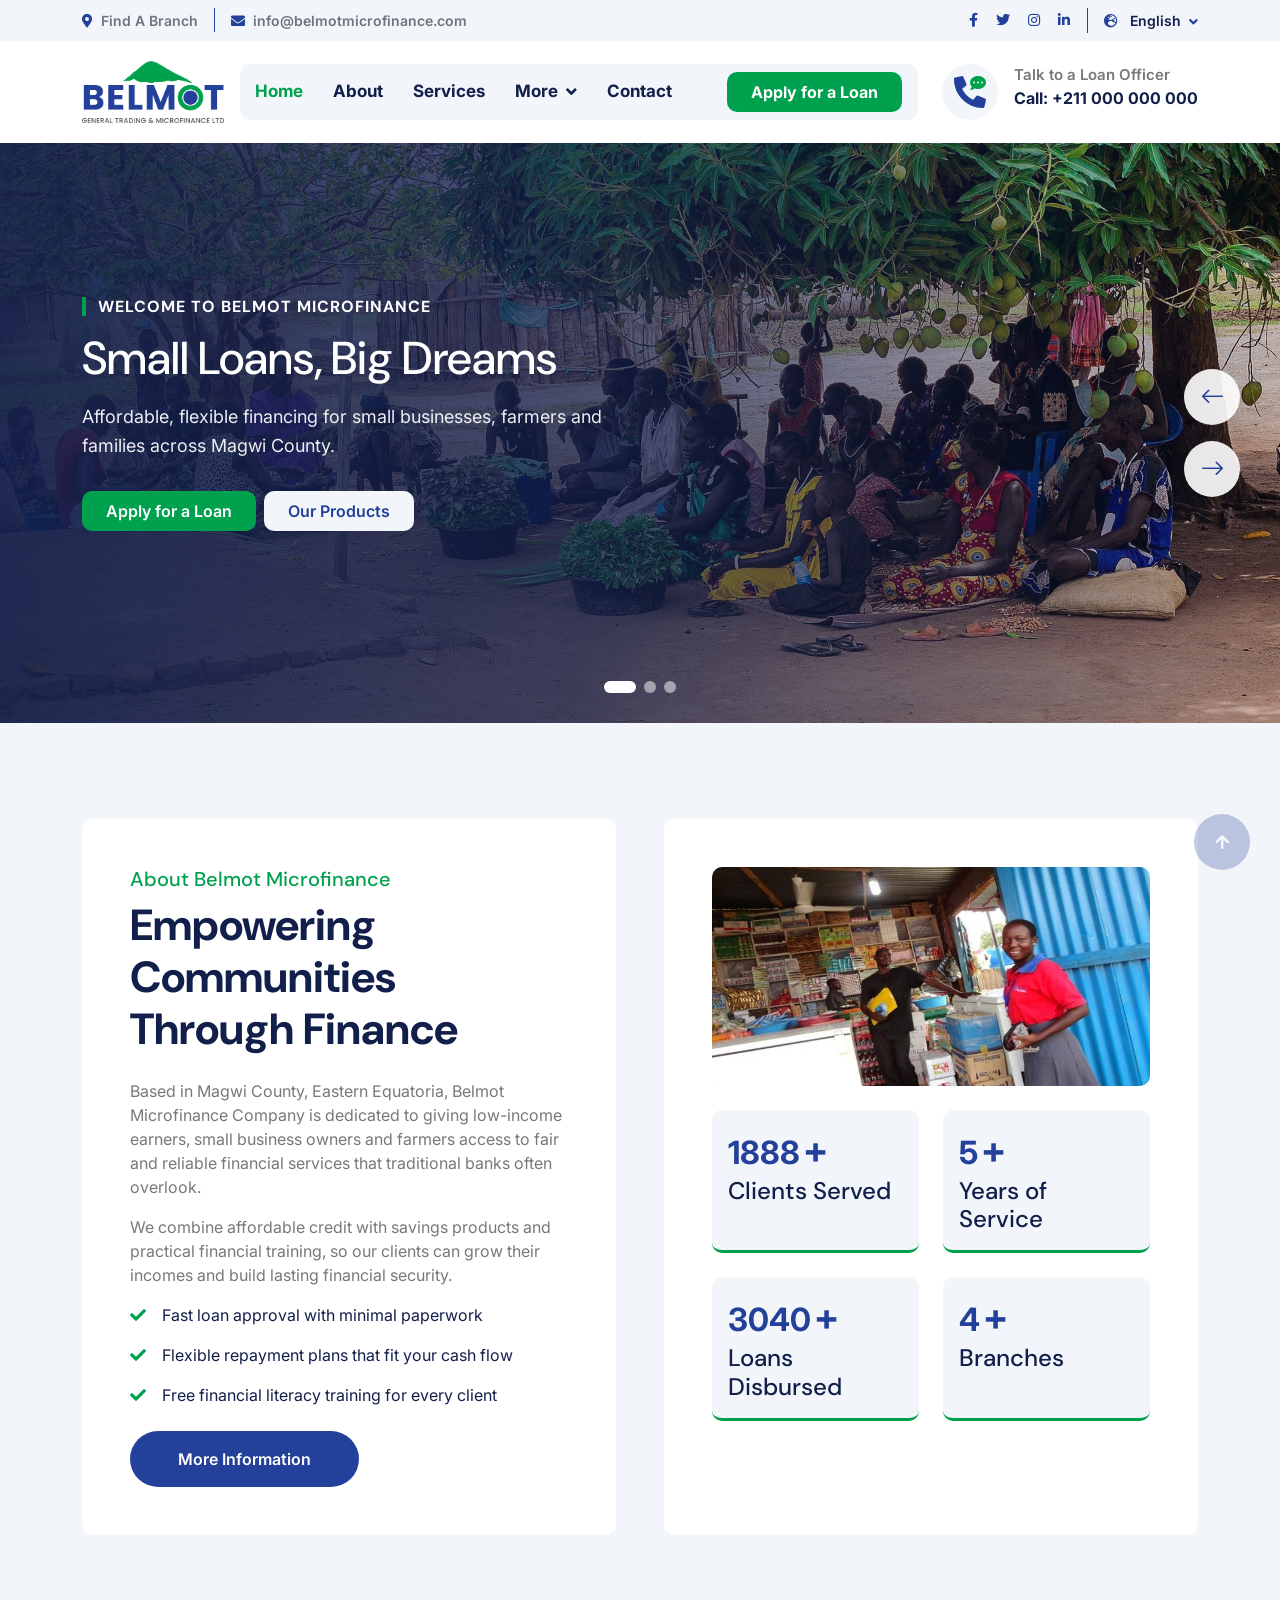
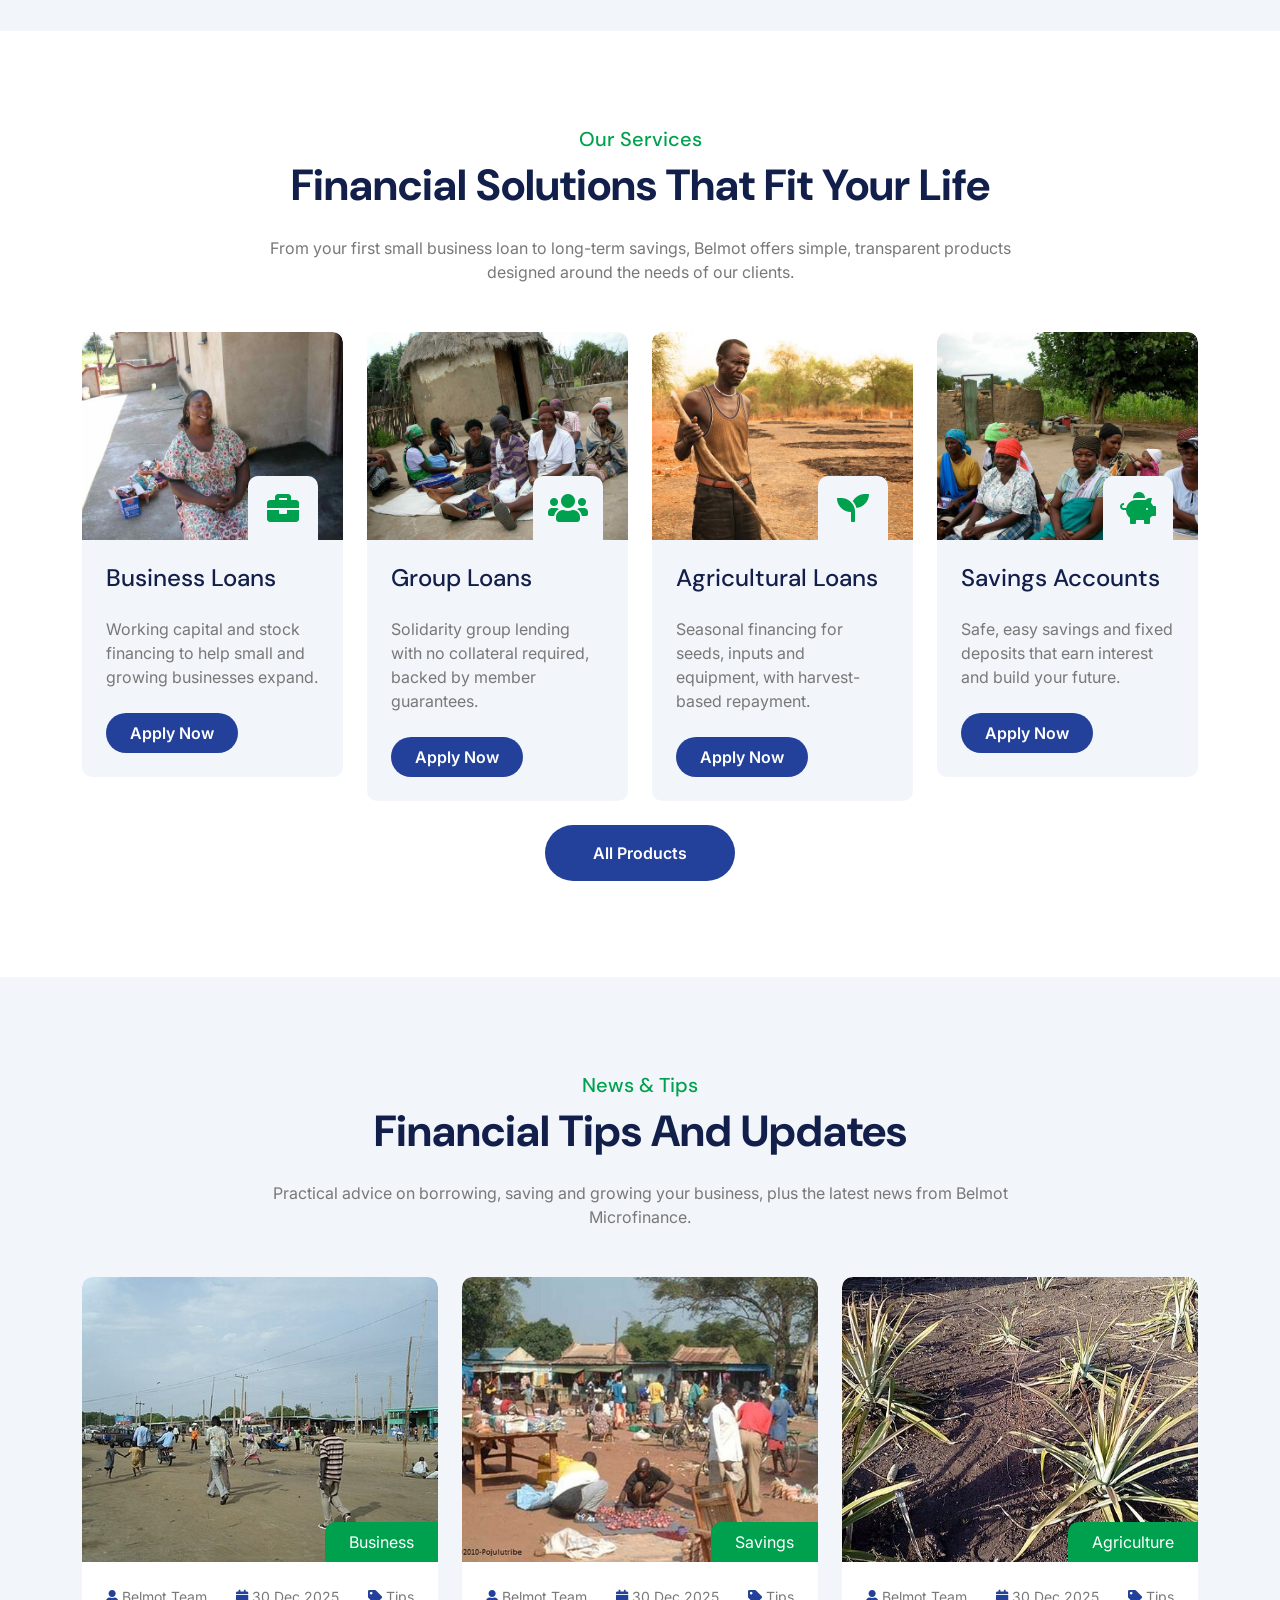
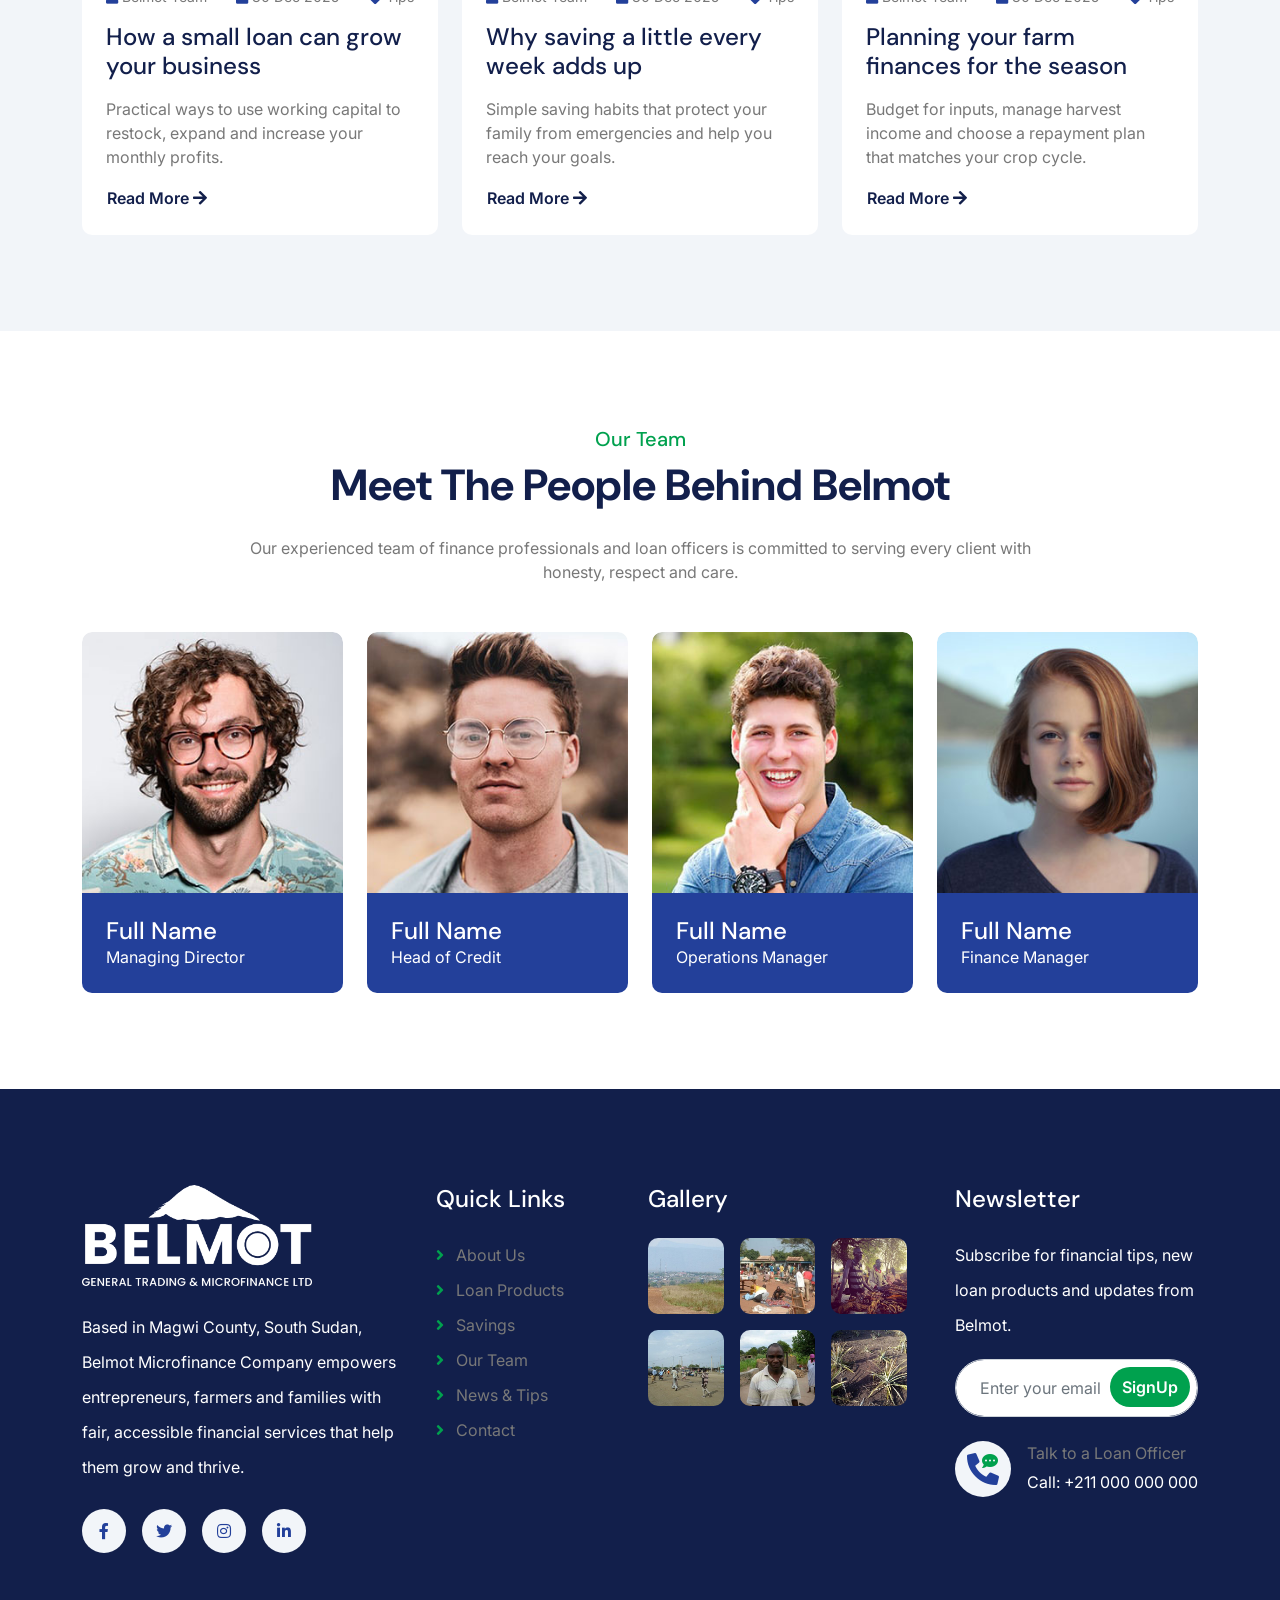
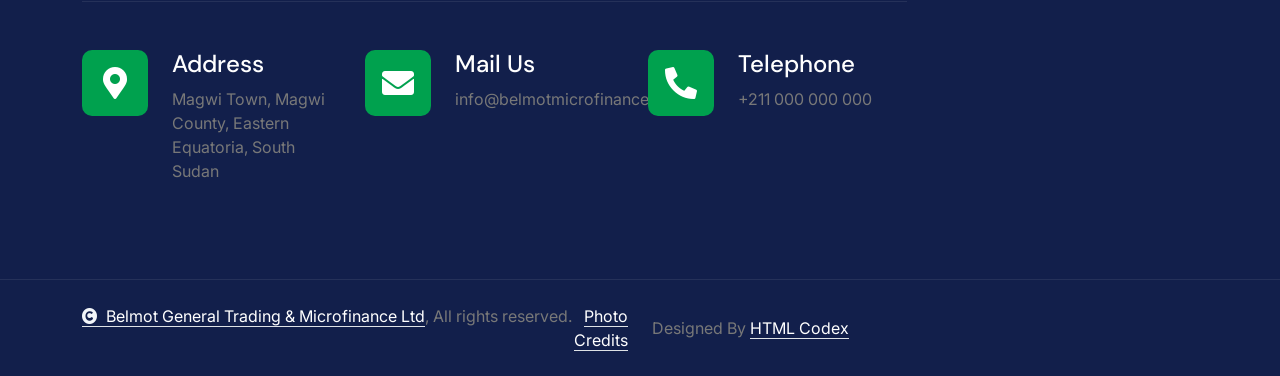
==== index.html @ 74e60f1a "Belmot Microfinance website Website for Belmot General Trading & Microfinance Ltd, Magwi County, Sou" ====
<!DOCTYPE html>
<html lang="en">

    <head>
        <meta charset="utf-8">
        <title>Belmot Microfinance Company - Home</title>
        <meta content="width=device-width, initial-scale=1.0" name="viewport">
        <link rel="icon" type="image/png" href="img/favicon.png">
        <link rel="apple-touch-icon" href="img/apple-touch-icon.png">
        <meta content="microfinance, Magwi County, South Sudan, Eastern Equatoria, small business loans, group loans, savings, agricultural loans, Belmot" name="keywords">
        <meta content="Belmot Microfinance Company provides affordable loans, savings and financial education to small businesses, farmers and families in Magwi County, South Sudan." name="description">

        <!-- Google Web Fonts -->
        <link rel="preconnect" href="https://fonts.googleapis.com">
        <link rel="preconnect" href="https://fonts.gstatic.com" crossorigin>
        <link href="https://fonts.googleapis.com/css2?family=DM+Sans:ital,opsz,wght@0,9..40,100..1000;1,9..40,100..1000&family=Inter:slnt,wght@-10..0,100..900&display=swap" rel="stylesheet">

        <!-- Icon Font Stylesheet -->
        <link rel="stylesheet" href="https://use.fontawesome.com/releases/v5.15.4/css/all.css"/>
        <link href="https://cdn.jsdelivr.net/npm/bootstrap-icons@1.4.1/font/bootstrap-icons.css" rel="stylesheet">

        <!-- Libraries Stylesheet -->
        <link rel="stylesheet" href="lib/animate/animate.min.css"/>
        <link href="lib/lightbox/css/lightbox.min.css" rel="stylesheet">
        <link href="lib/owlcarousel/assets/owl.carousel.min.css" rel="stylesheet">


        <!-- Customized Bootstrap Stylesheet -->
        <link href="css/bootstrap.min.css" rel="stylesheet">

        <!-- Template Stylesheet -->
        <link href="css/style.css" rel="stylesheet">
    </head>

    <body>

        <!-- Spinner Start -->
        <div id="spinner" class="show bg-white position-fixed translate-middle w-100 vh-100 top-50 start-50 d-flex align-items-center justify-content-center">
            <div class="spinner-border text-primary" style="width: 3rem; height: 3rem;" role="status">
                <span class="sr-only">Loading...</span>
            </div>
        </div>
        <!-- Spinner End -->

        <!-- Topbar Start -->
        <div class="container-fluid topbar px-0 px-lg-4 bg-light py-2 d-none d-lg-block">
            <div class="container">
                <div class="row gx-0 align-items-center">
                    <div class="col-lg-8 text-center text-lg-start mb-lg-0">
                        <div class="d-flex flex-wrap">
                            <div class="border-end border-primary pe-3">
                                <a href="contact.html" class="text-muted small"><i class="fas fa-map-marker-alt text-primary me-2"></i>Find A Branch</a>
                            </div>
                            <div class="ps-3">
                                <a href="mailto:info@belmotmicrofinance.com" class="text-muted small"><i class="fas fa-envelope text-primary me-2"></i>info@belmotmicrofinance.com</a>
                            </div>
                        </div>
                    </div>
                    <div class="col-lg-4 text-center text-lg-end">
                        <div class="d-flex justify-content-end">
                            <div class="d-flex border-end border-primary pe-3">
                                <a class="btn p-0 text-primary me-3" href="#"><i class="fab fa-facebook-f"></i></a>
                                <a class="btn p-0 text-primary me-3" href="#"><i class="fab fa-twitter"></i></a>
                                <a class="btn p-0 text-primary me-3" href="#"><i class="fab fa-instagram"></i></a>
                                <a class="btn p-0 text-primary me-0" href="#"><i class="fab fa-linkedin-in"></i></a>
                            </div>
                            <div class="dropdown ms-3">
                                <a href="#" class="dropdown-toggle text-dark" data-bs-toggle="dropdown"><small><i class="fas fa-globe-europe text-primary me-2"></i> English</small></a>
                                <div class="dropdown-menu rounded">
                                    <a href="#" class="dropdown-item">English</a>
                                    <a href="#" class="dropdown-item">Arabic</a>
                                </div>
                            </div>
                        </div>
                    </div>
                </div>
            </div>
        </div>
        <!-- Topbar End -->

        <!-- Navbar & Hero Start -->
        <div class="container-fluid nav-bar px-0 px-lg-4 py-lg-0">
            <div class="container">
                <nav class="navbar navbar-expand-lg navbar-light"> 
                    <a href="index.html" class="navbar-brand p-0">
                        <img src="img/logo.png" class="site-logo" alt="Belmot General Trading &amp; Microfinance Ltd">
                    </a>
                    <button class="navbar-toggler" type="button" data-bs-toggle="collapse" data-bs-target="#navbarCollapse">
                        <span class="fa fa-bars"></span>
                    </button>
                    <div class="collapse navbar-collapse" id="navbarCollapse">
                        <div class="navbar-nav mx-0 mx-lg-auto">
                            <a href="index.html" class="nav-item nav-link active">Home</a>
                            <a href="about.html" class="nav-item nav-link">About</a>
                            <a href="service.html" class="nav-item nav-link">Services</a>
                            <div class="nav-item dropdown">
                                <a href="#" class="nav-link" data-bs-toggle="dropdown">
                                    <span class="dropdown-toggle">More</span>
                                </a>
                                <div class="dropdown-menu">
                                    <a href="blog.html" class="dropdown-item">News &amp; Tips</a>
                                    <a href="team.html" class="dropdown-item">Our Team</a>
                                </div>
                            </div>
                            <a href="contact.html" class="nav-item nav-link">Contact</a>
                            <div class="nav-btn px-3">
                                <a href="contact.html" class="btn btn-secondary py-2 px-4 ms-3 flex-shrink-0"> Apply for a Loan</a>
                            </div>
                        </div>
                    </div>
                    <div class="d-none d-xl-flex flex-shrink-0 ps-4">
                        <a href="tel:+211000000000" class="btn btn-light btn-lg-square rounded-circle position-relative wow tada" data-wow-delay=".9s">
                            <i class="fa fa-phone-alt fa-2x"></i>
                            <div class="position-absolute" style="top: 7px; right: 12px;">
                                <span><i class="fa fa-comment-dots text-secondary"></i></span>
                            </div>
                        </a>
                        <div class="d-flex flex-column ms-3">
                            <span>Talk to a Loan Officer</span>
                            <a href="tel:+211000000000"><span class="text-dark">Call: +211 000 000 000</span></a>
                        </div>
                    </div>
                </nav>
            </div>
        </div>
        <!-- Navbar & Hero End -->


        <!-- Carousel Start -->
        <div class="header-carousel owl-carousel">
            <div class="header-carousel-item" style="background-image: url(img/hero-1.jpg);">
                <div class="carousel-caption">
                    <div class="container">
                        <div class="row">
                            <div class="col-lg-7 col-xl-6 text-start hero-content animated fadeInUp">
                                <h4 class="text-white text-uppercase fw-bold hero-kicker">Welcome To Belmot Microfinance</h4>
                                <h1 class="text-white hero-title">Small Loans, Big Dreams</h1>
                                <p class="text-white hero-text">Affordable, flexible financing for small businesses, farmers and families across Magwi County.</p>
                                <div class="d-flex flex-wrap gap-2 hero-btns">
                                    <a class="btn btn-secondary py-2 px-4" href="contact.html">Apply for a Loan</a>
                                    <a class="btn btn-light py-2 px-4" href="service.html">Our Products</a>
                                </div>
                            </div>
                        </div>
                    </div>
                </div>
            </div>
            <div class="header-carousel-item" style="background-image: url(img/hero-2.jpg);">
                <div class="carousel-caption">
                    <div class="container">
                        <div class="row">
                            <div class="col-lg-7 col-xl-6 text-start hero-content animated fadeInUp">
                                <h4 class="text-white text-uppercase fw-bold hero-kicker">Save Today, Grow Tomorrow</h4>
                                <h1 class="text-white hero-title">Your Partner In Financial Growth</h1>
                                <p class="text-white hero-text">Secure savings, group lending and financial education designed to help our communities build a better future.</p>
                                <div class="d-flex flex-wrap gap-2 hero-btns">
                                    <a class="btn btn-secondary py-2 px-4" href="contact.html">Apply for a Loan</a>
                                    <a class="btn btn-light py-2 px-4" href="service.html">Our Products</a>
                                </div>
                            </div>
                        </div>
                    </div>
                </div>
            </div>
            <div class="header-carousel-item" style="background-image: url(img/hero-3.jpg);">
                <div class="carousel-caption">
                    <div class="container">
                        <div class="row">
                            <div class="col-lg-7 col-xl-6 text-start hero-content animated fadeInUp">
                                <h4 class="text-white text-uppercase fw-bold hero-kicker">Group Lending</h4>
                                <h1 class="text-white hero-title">Stronger Together, No Collateral Needed</h1>
                                <p class="text-white hero-text">Join a solidarity group and access loans backed by the trust and support of your fellow members.</p>
                                <div class="d-flex flex-wrap gap-2 hero-btns">
                                    <a class="btn btn-secondary py-2 px-4" href="contact.html">Apply for a Loan</a>
                                    <a class="btn btn-light py-2 px-4" href="service.html">Our Products</a>
                                </div>
                            </div>
                        </div>
                    </div>
                </div>
            </div>
        </div>
        <!-- Carousel End -->

        <!-- About Start -->
        <div class="container-fluid bg-light about py-5">
            <div class="container py-5">
                <div class="row g-5">
                    <div class="col-xl-6 wow fadeInLeft" data-wow-delay="0.2s">
                        <div class="about-item-content bg-white rounded p-5 h-100">
                            <h4 class="text-secondary fs-5">About Belmot Microfinance</h4>
                            <h1 class="display-4 mb-4">Empowering Communities Through Finance</h1>
                            <p>Based in Magwi County, Eastern Equatoria, Belmot Microfinance Company is dedicated to giving low-income earners, small business owners and farmers access to fair and reliable financial services that traditional banks often overlook.
                            </p>
                            <p>We combine affordable credit with savings products and practical financial training, so our clients can grow their incomes and build lasting financial security.
                            </p>
                            <p class="text-dark"><i class="fa fa-check text-secondary me-3"></i>Fast loan approval with minimal paperwork</p>
                            <p class="text-dark"><i class="fa fa-check text-secondary me-3"></i>Flexible repayment plans that fit your cash flow</p>
                            <p class="text-dark mb-4"><i class="fa fa-check text-secondary me-3"></i>Free financial literacy training for every client</p>
                            <a class="btn btn-primary rounded-pill py-3 px-5" href="about.html">More Information</a>
                        </div>
                    </div>
                    <div class="col-xl-6 wow fadeInRight" data-wow-delay="0.2s">
                        <div class="bg-white rounded p-5 h-100">
                            <div class="row g-4 justify-content-center">
                                <div class="col-12">
                                    <div class="rounded bg-light">
                                        <img src="img/about-1.jpg" class="img-fluid rounded w-100" alt="Shop owner in South Sudan whose business grew with a microfinance loan">
                                    </div>
                                </div>
                                <div class="col-sm-6">
                                    <div class="counter-item bg-light rounded p-3 h-100">
                                        <div class="counter-counting">
                                            <span class="text-primary fs-2 fw-bold" data-toggle="counter-up">5000</span>
                                            <span class="h1 fw-bold text-primary">+</span>
                                        </div>
                                        <h4 class="mb-0 text-dark">Clients Served</h4>
                                    </div>
                                </div>
                                <div class="col-sm-6">
                                    <div class="counter-item bg-light rounded p-3 h-100">
                                        <div class="counter-counting">
                                            <span class="text-primary fs-2 fw-bold" data-toggle="counter-up">12</span>
                                            <span class="h1 fw-bold text-primary">+</span>
                                        </div>
                                        <h4 class="mb-0 text-dark">Years of Service</h4>
                                    </div>
                                </div>
                                <div class="col-sm-6">
                                    <div class="counter-item bg-light rounded p-3 h-100">
                                        <div class="counter-counting">
                                            <span class="text-primary fs-2 fw-bold" data-toggle="counter-up">8000</span>
                                            <span class="h1 fw-bold text-primary">+</span>
                                        </div>
                                        <h4 class="mb-0 text-dark">Loans Disbursed</h4>
                                    </div>
                                </div>
                                <div class="col-sm-6">
                                    <div class="counter-item bg-light rounded p-3 h-100">
                                        <div class="counter-counting">
                                            <span class="text-primary fs-2 fw-bold" data-toggle="counter-up">10</span>
                                            <span class="h1 fw-bold text-primary">+</span>
                                        </div>
                                        <h4 class="mb-0 text-dark">Branches</h4>
                                    </div>
                                </div>
                            </div>
                        </div>
                    </div>
                </div>
            </div>
        </div>
        <!-- About End -->

        <!-- Service Start -->
        <div class="container-fluid service py-5">
            <div class="container py-5">
                <div class="text-center mx-auto pb-5 wow fadeInUp" data-wow-delay="0.2s" style="max-width: 800px;">
                    <h4 class="text-secondary fs-5">Our Services</h4>
                    <h1 class="display-4 mb-4">Financial Solutions That Fit Your Life</h1>
                    <p class="mb-0">From your first small business loan to long-term savings, Belmot offers simple, transparent products designed around the needs of our clients.
                    </p>
                </div>
                <div class="row g-4 justify-content-center">
                    <div class="col-md-6 col-lg-6 col-xl-3 wow fadeInUp" data-wow-delay="0.2s">
                        <div class="service-item">
                            <div class="service-img">
                                <img src="img/service-business.jpg" class="img-fluid rounded-top w-100" alt="Market vendor running a small shop">
                                <div class="service-icon p-3">
                                    <i class="fa fa-briefcase fa-2x"></i>
                                </div>
                            </div>
                            <div class="service-content p-4">
                                <div class="service-content-inner">
                                    <a href="service.html" class="d-inline-block h4 mb-4">Business Loans</a>
                                    <p class="mb-4">Working capital and stock financing to help small and growing businesses expand.</p>
                                    <a class="btn btn-primary rounded-pill py-2 px-4" href="contact.html">Apply Now</a>
                                </div>
                            </div>
                        </div>
                    </div>
                    <div class="col-md-6 col-lg-6 col-xl-3 wow fadeInUp" data-wow-delay="0.4s">
                        <div class="service-item">
                            <div class="service-img">
                                <img src="img/service-group.jpg" class="img-fluid rounded-top w-100" alt="Microfinance group meeting">
                                <div class="service-icon p-3">
                                    <i class="fa fa-users fa-2x"></i>
                                </div>
                            </div>
                            <div class="service-content p-4">
                                <div class="service-content-inner">
                                    <a href="service.html" class="d-inline-block h4 mb-4">Group Loans</a>
                                    <p class="mb-4">Solidarity group lending with no collateral required, backed by member guarantees.</p>
                                    <a class="btn btn-primary rounded-pill py-2 px-4" href="contact.html">Apply Now</a>
                                </div>
                            </div>
                        </div>
                    </div>
                    <div class="col-md-6 col-lg-6 col-xl-3 wow fadeInUp" data-wow-delay="0.6s">
                        <div class="service-item">
                            <div class="service-img">
                                <img src="img/service-agri.jpg" class="img-fluid rounded-top w-100" alt="Farmer in South Sudan">
                                <div class="service-icon p-3">
                                    <i class="fa fa-seedling fa-2x"></i>
                                </div>
                            </div>
                            <div class="service-content p-4">
                                <div class="service-content-inner">
                                    <a href="service.html" class="d-inline-block h4 mb-4">Agricultural Loans</a>
                                    <p class="mb-4">Seasonal financing for seeds, inputs and equipment, with harvest-based repayment.</p>
                                    <a class="btn btn-primary rounded-pill py-2 px-4" href="contact.html">Apply Now</a>
                                </div>
                            </div>
                        </div>
                    </div>
                    <div class="col-md-6 col-lg-6 col-xl-3 wow fadeInUp" data-wow-delay="0.8s">
                        <div class="service-item">
                            <div class="service-img">
                                <img src="img/service-savings.jpg" class="img-fluid rounded-top w-100" alt="Savings group members">
                                <div class="service-icon p-3">
                                    <i class="fa fa-piggy-bank fa-2x"></i>
                                </div>
                            </div>
                            <div class="service-content p-4">
                                <div class="service-content-inner">
                                    <a href="service.html" class="d-inline-block h4 mb-4">Savings Accounts</a>
                                    <p class="mb-4">Safe, easy savings and fixed deposits that earn interest and build your future.</p>
                                    <a class="btn btn-primary rounded-pill py-2 px-4" href="contact.html">Apply Now</a>
                                </div>
                            </div>
                        </div>
                    </div>
                    <div class="col-12 text-center wow fadeInUp" data-wow-delay="0.2s">
                        <a class="btn btn-primary rounded-pill py-3 px-5" href="service.html">All Products</a>
                    </div>
                </div>
            </div>
        </div>
        <!-- Service End -->

        <!-- Blog Start -->
        <div class="container-fluid blog bg-light py-5">
            <div class="container py-5">
                <div class="text-center mx-auto pb-5 wow fadeInUp" data-wow-delay="0.2s" style="max-width: 800px;">
                    <h4 class="text-secondary fs-5">News &amp; Tips</h4>
                    <h1 class="display-4 mb-4">Financial Tips And Updates</h1>
                    <p class="mb-0">Practical advice on borrowing, saving and growing your business, plus the latest news from Belmot Microfinance.
                    </p>
                </div>
                <div class="row g-4 justify-content-center">
                    <div class="col-lg-6 col-xl-4 wow fadeInUp" data-wow-delay="0.2s">
                        <div class="blog-item">
                            <div class="blog-img">
                                <img src="img/blog-business.jpg" class="img-fluid rounded-top w-100" alt="Busy market in Bor, South Sudan">
                                <div class="blog-categiry py-2 px-4">
                                    <span>Business</span>
                                </div>
                            </div>
                            <div class="blog-content p-4">
                                <div class="blog-comment d-flex justify-content-between mb-3">
                                    <div class="small"><span class="fa fa-user text-primary"></span> Belmot Team</div>
                                    <div class="small"><span class="fa fa-calendar text-primary"></span> 30 Dec 2025</div>
                                    <div class="small"><span class="fa fa-tag text-primary"></span> Tips</div>
                                </div>
                                <a href="blog.html" class="h4 d-inline-block mb-3">How a small loan can grow your business</a>
                                <p class="mb-3">Practical ways to use working capital to restock, expand and increase your monthly profits.</p>
                                <a href="blog.html" class="btn p-0">Read More  <i class="fa fa-arrow-right"></i></a>
                            </div>
                        </div>
                    </div>
                    <div class="col-lg-6 col-xl-4 wow fadeInUp" data-wow-delay="0.4s">
                        <div class="blog-item">
                            <div class="blog-img">
                                <img src="img/blog-savings.jpg" class="img-fluid rounded-top w-100" alt="Market in Lainya, South Sudan">
                                <div class="blog-categiry py-2 px-4">
                                    <span>Savings</span>
                                </div>
                            </div>
                            <div class="blog-content p-4">
                                <div class="blog-comment d-flex justify-content-between mb-3">
                                    <div class="small"><span class="fa fa-user text-primary"></span> Belmot Team</div>
                                    <div class="small"><span class="fa fa-calendar text-primary"></span> 30 Dec 2025</div>
                                    <div class="small"><span class="fa fa-tag text-primary"></span> Tips</div>
                                </div>
                                <a href="blog.html" class="h4 d-inline-block mb-3">Why saving a little every week adds up</a>
                                <p class="mb-3">Simple saving habits that protect your family from emergencies and help you reach your goals.</p>
                                <a href="blog.html" class="btn p-0">Read More  <i class="fa fa-arrow-right"></i></a>
                            </div>
                        </div>
                    </div>
                    <div class="col-lg-6 col-xl-4 wow fadeInUp" data-wow-delay="0.6s">
                        <div class="blog-item">
                            <div class="blog-img">
                                <img src="img/blog-farming.jpg" class="img-fluid rounded-top w-100" alt="Pineapple farm in Equatoria, South Sudan">
                                <div class="blog-categiry py-2 px-4">
                                    <span>Agriculture</span>
                                </div>
                            </div>
                            <div class="blog-content p-4">
                                <div class="blog-comment d-flex justify-content-between mb-3">
                                    <div class="small"><span class="fa fa-user text-primary"></span> Belmot Team</div>
                                    <div class="small"><span class="fa fa-calendar text-primary"></span> 30 Dec 2025</div>
                                    <div class="small"><span class="fa fa-tag text-primary"></span> Tips</div>
                                </div>
                                <a href="blog.html" class="h4 d-inline-block mb-3">Planning your farm finances for the season</a>
                                <p class="mb-3">Budget for inputs, manage harvest income and choose a repayment plan that matches your crop cycle.</p>
                                <a href="blog.html" class="btn p-0">Read More  <i class="fa fa-arrow-right"></i></a>
                            </div>
                        </div>
                    </div>
                </div>
            </div>
        </div>
        <!-- Blog End -->

        <!-- Team Start -->
        <div class="container-fluid team py-5">
            <div class="container py-5">
                <div class="text-center mx-auto pb-5 wow fadeInUp" data-wow-delay="0.2s" style="max-width: 800px;">
                    <h4 class="text-secondary fs-5">Our Team</h4>
                    <h1 class="display-4 mb-4">Meet The People Behind Belmot</h1>
                    <p class="mb-0">Our experienced team of finance professionals and loan officers is committed to serving every client with honesty, respect and care.
                    </p>
                </div>
                <div class="row g-4">
                    <div class="col-md-6 col-lg-6 col-xl-3 wow fadeInUp" data-wow-delay="0.2s">
                        <div class="team-item">
                            <div class="team-img">
                                <img src="img/team-1.jpg" class="img-fluid rounded-top w-100" alt="">
                                <div class="team-icon">
                                    <a class="btn btn-primary btn-sm-square rounded-pill mb-2" href=""><i class="fab fa-facebook-f"></i></a>
                                    <a class="btn btn-primary btn-sm-square rounded-pill mb-2" href=""><i class="fab fa-twitter"></i></a>
                                    <a class="btn btn-primary btn-sm-square rounded-pill mb-2" href=""><i class="fab fa-linkedin-in"></i></a>
                                    <a class="btn btn-primary btn-sm-square rounded-pill mb-0" href=""><i class="fab fa-instagram"></i></a>
                                </div>
                            </div>
                            <div class="team-title p-4">
                                <h4 class="mb-0">Full Name</h4>
                                <p class="mb-0">Managing Director</p>
                            </div>
                        </div>
                    </div>
                    <div class="col-md-6 col-lg-6 col-xl-3 wow fadeInUp" data-wow-delay="0.4s">
                        <div class="team-item">
                            <div class="team-img">
                                <img src="img/team-2.jpg" class="img-fluid rounded-top w-100" alt="">
                                <div class="team-icon">
                                    <a class="btn btn-primary btn-sm-square rounded-pill mb-2" href=""><i class="fab fa-facebook-f"></i></a>
                                    <a class="btn btn-primary btn-sm-square rounded-pill mb-2" href=""><i class="fab fa-twitter"></i></a>
                                    <a class="btn btn-primary btn-sm-square rounded-pill mb-2" href=""><i class="fab fa-linkedin-in"></i></a>
                                    <a class="btn btn-primary btn-sm-square rounded-pill mb-0" href=""><i class="fab fa-instagram"></i></a>
                                </div>
                            </div>
                            <div class="team-title p-4">
                                <h4 class="mb-0">Full Name</h4>
                                <p class="mb-0">Head of Credit</p>
                            </div>
                        </div>
                    </div>
                    <div class="col-md-6 col-lg-6 col-xl-3 wow fadeInUp" data-wow-delay="0.6s">
                        <div class="team-item">
                            <div class="team-img">
                                <img src="img/team-3.jpg" class="img-fluid rounded-top w-100" alt="">
                                <div class="team-icon">
                                    <a class="btn btn-primary btn-sm-square rounded-pill mb-2" href=""><i class="fab fa-facebook-f"></i></a>
                                    <a class="btn btn-primary btn-sm-square rounded-pill mb-2" href=""><i class="fab fa-twitter"></i></a>
                                    <a class="btn btn-primary btn-sm-square rounded-pill mb-2" href=""><i class="fab fa-linkedin-in"></i></a>
                                    <a class="btn btn-primary btn-sm-square rounded-pill mb-0" href=""><i class="fab fa-instagram"></i></a>
                                </div>
                            </div>
                            <div class="team-title p-4">
                                <h4 class="mb-0">Full Name</h4>
                                <p class="mb-0">Operations Manager</p>
                            </div>
                        </div>
                    </div>
                    <div class="col-md-6 col-lg-6 col-xl-3 wow fadeInUp" data-wow-delay="0.8s">
                        <div class="team-item">
                            <div class="team-img">
                                <img src="img/team-4.jpg" class="img-fluid rounded-top w-100" alt="">
                                <div class="team-icon">
                                    <a class="btn btn-primary btn-sm-square rounded-pill mb-2" href=""><i class="fab fa-facebook-f"></i></a>
                                    <a class="btn btn-primary btn-sm-square rounded-pill mb-2" href=""><i class="fab fa-twitter"></i></a>
                                    <a class="btn btn-primary btn-sm-square rounded-pill mb-2" href=""><i class="fab fa-linkedin-in"></i></a>
                                    <a class="btn btn-primary btn-sm-square rounded-pill mb-0" href=""><i class="fab fa-instagram"></i></a>
                                </div>
                            </div>
                            <div class="team-title p-4">
                                <h4 class="mb-0">Full Name</h4>
                                <p class="mb-0">Finance Manager</p>
                            </div>
                        </div>
                    </div>
                </div>
            </div>
        </div>
        <!-- Team End -->


        <!-- Footer Start -->
        <div class="container-fluid footer py-5 wow fadeIn" data-wow-delay="0.2s">
            <div class="container py-5">
                <div class="row g-5">
                    <div class="col-xl-9">
                        <div class="mb-5">
                            <div class="row g-4">
                                <div class="col-md-6 col-lg-6 col-xl-5">
                                    <div class="footer-item">
                                        <a href="index.html" class="p-0">
                                            <img src="img/logo-white.png" class="footer-logo mb-4" alt="Belmot General Trading &amp; Microfinance Ltd">
                                        </a>
                                        <p class="text-white mb-4">Based in Magwi County, South Sudan, Belmot Microfinance Company empowers entrepreneurs, farmers and families with fair, accessible financial services that help them grow and thrive.</p>
                                        <div class="footer-btn d-flex">
                                            <a class="btn btn-md-square rounded-circle me-3" href="#"><i class="fab fa-facebook-f"></i></a>
                                            <a class="btn btn-md-square rounded-circle me-3" href="#"><i class="fab fa-twitter"></i></a>
                                            <a class="btn btn-md-square rounded-circle me-3" href="#"><i class="fab fa-instagram"></i></a>
                                            <a class="btn btn-md-square rounded-circle me-0" href="#"><i class="fab fa-linkedin-in"></i></a>
                                        </div>
                                    </div>
                                </div>
                                <div class="col-md-6 col-lg-6 col-xl-3">
                                    <div class="footer-item">
                                        <h4 class="text-white mb-4">Quick Links</h4>
                                        <a href="about.html"><i class="fas fa-angle-right me-2"></i> About Us</a>
                                        <a href="service.html"><i class="fas fa-angle-right me-2"></i> Loan Products</a>
                                        <a href="service.html"><i class="fas fa-angle-right me-2"></i> Savings</a>
                                        <a href="team.html"><i class="fas fa-angle-right me-2"></i> Our Team</a>
                                        <a href="blog.html"><i class="fas fa-angle-right me-2"></i> News &amp; Tips</a>
                                        <a href="contact.html"><i class="fas fa-angle-right me-2"></i> Contact</a>
                                    </div>
                                </div>
                                <div class="col-md-6 col-lg-6 col-xl-4">
                                    <div class="footer-item">
                                        <h4 class="mb-4 text-white">Gallery</h4>
                                        <div class="row g-3">
                                            <div class="col-4">
                                                <div class="footer-instagram rounded">
                                                    <img src="img/gallery-1.jpg" class="img-fluid w-100" alt="Magwi, South Sudan">
                                                    <div class="footer-search-icon">
                                                        <a href="img/gallery-1.jpg" data-lightbox="gallery" data-title="Magwi, South Sudan" class="my-auto"><i class="fas fa-link text-white"></i></a>
                                                    </div>
                                                </div>
                                           </div>
                                           <div class="col-4">
                                                <div class="footer-instagram rounded">
                                                    <img src="img/gallery-2.jpg" class="img-fluid w-100" alt="Lainya market, South Sudan">
                                                    <div class="footer-search-icon">
                                                        <a href="img/gallery-2.jpg" data-lightbox="gallery" data-title="Lainya market, South Sudan" class="my-auto"><i class="fas fa-link text-white"></i></a>
                                                    </div>
                                                </div>
                                           </div>
                                            <div class="col-4">
                                                <div class="footer-instagram rounded">
                                                    <img src="img/gallery-3.jpg" class="img-fluid w-100" alt="Traders in Lankien, South Sudan">
                                                    <div class="footer-search-icon">
                                                        <a href="img/gallery-3.jpg" data-lightbox="gallery" data-title="Traders in Lankien, South Sudan" class="my-auto"><i class="fas fa-link text-white"></i></a>
                                                    </div>
                                                </div>
                                           </div>
                                            <div class="col-4">
                                                <div class="footer-instagram rounded">
                                                    <img src="img/gallery-4.jpg" class="img-fluid w-100" alt="Merol Market, Bor, South Sudan">
                                                    <div class="footer-search-icon">
                                                        <a href="img/gallery-4.jpg" data-lightbox="gallery" data-title="Merol Market, Bor, South Sudan" class="my-auto"><i class="fas fa-link text-white"></i></a>
                                                    </div>
                                                </div>
                                           </div>
                                            <div class="col-4">
                                                <div class="footer-instagram rounded">
                                                    <img src="img/gallery-5.jpg" class="img-fluid w-100" alt="Microfinance client">
                                                    <div class="footer-search-icon">
                                                        <a href="img/gallery-5.jpg" data-lightbox="gallery" data-title="Microfinance client" class="my-auto"><i class="fas fa-link text-white"></i></a>
                                                    </div>
                                                </div>
                                           </div>
                                           <div class="col-4">
                                                <div class="footer-instagram rounded">
                                                    <img src="img/gallery-6.jpg" class="img-fluid w-100" alt="Pineapple farm, Western Equatoria">
                                                    <div class="footer-search-icon">
                                                        <a href="img/gallery-6.jpg" data-lightbox="gallery" data-title="Pineapple farm, Western Equatoria" class="my-auto"><i class="fas fa-link text-white"></i></a>
                                                    </div>
                                                </div>
                                            </div>
                                        </div>
                                    </div>
                                </div>
                            </div>
                        </div>
                        <div class="pt-5" style="border-top: 1px solid rgba(255, 255, 255, 0.08);">
                            <div class="row g-0">
                                <div class="col-12">
                                    <div class="row g-4">
                                        <div class="col-lg-6 col-xl-4">
                                            <div class="d-flex">
                                                <div class="btn-xl-square bg-primary text-white rounded p-4 me-4">
                                                    <i class="fas fa-map-marker-alt fa-2x"></i>
                                                </div>
                                                <div>
                                                    <h4 class="text-white">Address</h4>
                                                    <p class="mb-0">Magwi Town, Magwi County, Eastern Equatoria, South Sudan</p>
                                                </div>
                                            </div>
                                        </div>
                                        <div class="col-lg-6 col-xl-4">
                                            <div class="d-flex">
                                                <div class="btn-xl-square bg-primary text-white rounded p-4 me-4">
                                                    <i class="fas fa-envelope fa-2x"></i>
                                                </div>
                                                <div>
                                                    <h4 class="text-white">Mail Us</h4>
                                                    <p class="mb-0">info@belmotmicrofinance.com</p>
                                                </div>
                                            </div>
                                        </div>
                                        <div class="col-lg-6 col-xl-4">
                                            <div class="d-flex">
                                                <div class="btn-xl-square bg-primary text-white rounded p-4 me-4">
                                                    <i class="fa fa-phone-alt fa-2x"></i>
                                                </div>
                                                <div>
                                                    <h4 class="text-white">Telephone</h4>
                                                    <p class="mb-0">+211 000 000 000</p>
                                                </div>
                                            </div>
                                        </div>
                                    </div>
                                </div>
                            </div>
                        </div>
                    </div>
                    
                    <div class="col-xl-3">
                        <div class="footer-item">
                            <h4 class="text-white mb-4">Newsletter</h4>
                            <p class="text-white mb-3">Subscribe for financial tips, new loan products and updates from Belmot.</p>
                            <div class="position-relative rounded-pill mb-4">
                                <input class="form-control rounded-pill w-100 py-3 ps-4 pe-5" type="text" placeholder="Enter your email">
                                <button type="button" class="btn btn-secondary rounded-pill position-absolute top-0 end-0 py-2 mt-2 me-2">SignUp</button>
                            </div>
                            <div class="d-flex flex-shrink-0">
                                <div class="footer-btn">
                                    <a href="tel:+211000000000" class="btn btn-lg-square rounded-circle position-relative wow tada" data-wow-delay=".9s">
                                        <i class="fa fa-phone-alt fa-2x"></i>
                                        <div class="position-absolute" style="top: 2px; right: 12px;">
                                            <span><i class="fa fa-comment-dots text-secondary"></i></span>
                                        </div>
                                    </a>
                                </div>
                                <div class="d-flex flex-column ms-3 flex-shrink-0">
                                    <span>Talk to a Loan Officer</span>
                                    <a href="tel:+211000000000"><span class="text-white">Call: +211 000 000 000</span></a>
                                </div>
                            </div>
                        </div>
                    </div>
                </div>
            </div>
        </div>
        <!-- Footer End -->
        
        <!-- Copyright Start -->
        <div class="container-fluid copyright py-4">
            <div class="container">
                <div class="row g-4 align-items-center">
                    <div class="col-md-6 text-center text-md-end mb-md-0">
                        <span class="text-body"><a href="index.html" class="border-bottom text-white"><i class="fas fa-copyright text-light me-2"></i>Belmot General Trading &amp; Microfinance Ltd</a>, All rights reserved. <a href="credits.html" class="border-bottom text-white ms-2">Photo Credits</a></span>
                    </div>
                    <div class="col-md-6 text-center text-md-start text-body">
                        <!--/*** The author’s attribution link must remain intact in the template. ***/-->
                        <!--/*** If you wish to remove this credit link, please purchase the Pro Version . ***/-->
                        Designed By <a class="border-bottom text-white" href="https://htmlcodex.com">HTML Codex</a>
                    </div>
                </div>
            </div>
        </div>
        <!-- Copyright End -->


        <!-- Back to Top -->
        <a href="#" class="btn btn-primary btn-lg-square rounded-circle back-to-top"><i class="fa fa-arrow-up"></i></a>   

        
        <!-- JavaScript Libraries -->
        <script src="https://ajax.googleapis.com/ajax/libs/jquery/3.6.4/jquery.min.js"></script>
        <script src="https://cdn.jsdelivr.net/npm/bootstrap@5.0.0/dist/js/bootstrap.bundle.min.js"></script>
        <script src="lib/wow/wow.min.js"></script>
        <script src="lib/easing/easing.min.js"></script>
        <script src="lib/waypoints/waypoints.min.js"></script>
        <script src="lib/counterup/counterup.min.js"></script>
        <script src="lib/lightbox/js/lightbox.min.js"></script>
        <script src="lib/owlcarousel/owl.carousel.min.js"></script>
        

        <!-- Template Javascript -->
        <script src="js/main.js"></script>
    </body>

</html>
---- css/style.css ----
/*** Spinner Start ***/
#spinner {
    opacity: 0;
    visibility: hidden;
    transition: opacity .5s ease-out, visibility 0s linear .5s;
    z-index: 99999;
}

#spinner.show {
    transition: opacity .5s ease-out, visibility 0s linear 0s;
    visibility: visible;
    opacity: 1;
}
/*** Spinner End ***/

.back-to-top {
    position: fixed;
    right: 30px;
    bottom: 30px;
    transition: 0.5s;
    z-index: 99;
}


/*** Button Start ***/
.btn {
    font-weight: 600;
    transition: .5s;
}

.btn-square {
    width: 32px;
    height: 32px;
}

.btn-sm-square {
    width: 34px;
    height: 34px;
}

.btn-md-square {
    width: 44px;
    height: 44px;
}

.btn-lg-square {
    width: 56px;
    height: 56px;
}

.btn-xl-square {
    width: 66px;
    height: 66px;
}

.btn-square,
.btn-sm-square,
.btn-md-square,
.btn-lg-square,
.btn-xl-square {
    padding: 0;
    display: flex;
    align-items: center;
    justify-content: center;
    font-weight: normal;
}

.btn.btn-primary {
    color: var(--bs-white);
    border: none;
}

.btn.btn-primary:hover {
    background: var(--bs-dark);
    color: var(--bs-white);
}

.btn.btn-secondary {
    color: var(--bs-white);
    border: none;
}

.btn.btn-secondary:hover {
    background: var(--bs-primary);
    color: var(--bs-white);
}

.btn.btn-light {
    color: var(--bs-primary);
    border: none;
}

.btn.btn-light:hover {
    color: var(--bs-white);
    background: var(--bs-dark);
}

.btn.btn-dark {
    color: var(--bs-white);
    border: none;
}

.btn.btn-dark:hover {
    color: var(--bs-primary);
    background: var(--bs-light);
}


/*** Topbar Start ***/ 
.topbar .dropdown-toggle::after {
    border: none;
    content: "\f107";
    font-family: "Font Awesome 5 Free";
    font-weight: 600;
    vertical-align: middle;
    margin-left: 8px;
    color: var(--bs-primary);
}

.topbar .dropdown .dropdown-menu a:hover {
    background: var(--bs-primary);
    color: var(--bs-white);
}

.topbar .dropdown .dropdown-menu {
    transform: rotateX(0deg);
    visibility: visible;
    background: var(--bs-light);
    padding-top: 10px;
    border: 0;
    transition: .5s;
    opacity: 1;
}
/*** Topbar End ***/


/*** Navbar Start ***/
.nav-bar {
    background: var(--bs-white);
    transition: 1s;
}

.navbar-light .navbar-brand img {
    max-height: 60px;
    transition: .5s;
}

.nav-bar .navbar-light .navbar-brand img {
    max-height: 50px;
}

.navbar .navbar-nav .nav-item .nav-link {
    padding: 0;
}

.navbar .navbar-nav .nav-item {
    display: flex;
    align-items: center;
    padding: 15px;
}

.navbar-light .navbar-nav .nav-item:hover,
.navbar-light .navbar-nav .nav-item.active,
.navbar-light .navbar-nav .nav-item:hover .nav-link,
.navbar-light .navbar-nav .nav-item.active .nav-link {
    color: var(--bs-primary);
}

@media (max-width: 991px) {
    .navbar {
        padding: 20px 0;
    }

    .navbar .navbar-nav .nav-link {
        padding: 0;
    }

    .navbar .navbar-nav .nav-item {
        display: flex;
        padding: 20px;
        flex-direction: column;
        justify-content: start;
        align-items: start;
    }

    .navbar .navbar-nav .nav-btn {
        display: flex;
        justify-content: start;
    }

    .navbar .navbar-nav {
        width: 100%;
        display: flex;
        margin-top: 20px;
        padding-bottom: 20px;
        background: var(--bs-light);
        border-radius: 10px;
    }

    .navbar.navbar-expand-lg .navbar-toggler {
        padding: 8px 15px;
        border: 1px solid var(--bs-primary);
        color: var(--bs-primary);
    }
}

.navbar .dropdown-toggle::after {
    border: none;
    content: "\f107";
    font-family: "Font Awesome 5 Free";
    font-weight: 600;
    vertical-align: middle;
    margin-left: 8px;
}

.dropdown .dropdown-menu .dropdown-item:hover {
    background: var(--bs-primary);
    color: var(--bs-white);
}

@media (min-width: 992px) {
    .navbar {
        padding: 20px 0;
    }

    .navbar .nav-btn {
        display: flex;
        align-items: center;
        justify-content: end;
    }

    .navbar .navbar-nav {
        width: 100%;
        display: flex;
        justify-content: center;
        align-items: center;
        background: var(--bs-light);
        border-radius: 10px;
    }

    .navbar .navbar-nav .nav-btn {
        width: 100%;
        display: flex;
        margin-left: auto;
    }

    .navbar .nav-item .dropdown-menu {
        display: block;
        visibility: hidden;
        top: 100%;
        transform: rotateX(-75deg);
        transform-origin: 0% 0%;
        border: 0;
        border-radius: 10px;
        transition: .5s;
        opacity: 0;
    }

    .navbar .nav-item:hover .dropdown-menu {
        transform: rotateX(0deg);
        visibility: visible;
        margin-top: 20px;
        background: var(--bs-light);
        transition: .5s;
        opacity: 1;
    }
}
/*** Navbar End ***/


/*** Carousel Hero Header Start ***/
.header-carousel .header-carousel-item {
    position: relative;
    height: 580px;
    background-color: #0b2545;
    background-size: cover;
    background-position: center center;
}

.header-carousel .header-carousel-item .carousel-caption {
    position: absolute;
    inset: 0;
    width: 100%;
    height: 100%;
    padding: 0;
    text-align: left;
    display: flex;
    align-items: center;
    background: linear-gradient(90deg, rgba(18, 31, 75, .92) 0%, rgba(18, 31, 75, .75) 45%, rgba(18, 31, 75, .15) 100%);
}

.header-carousel .hero-content {
    padding-bottom: 40px; /* keeps text clear of the slide dots */
}

.header-carousel .hero-kicker {
    display: inline-block;
    margin-bottom: 16px;
    padding-left: 12px;
    border-left: 4px solid var(--bs-secondary);
    font-size: 1rem;
    letter-spacing: 1px;
}

.header-carousel .hero-title {
    font-size: clamp(2rem, 4.2vw, 3.5rem);
    line-height: 1.15;
    margin-bottom: 18px;
}

.header-carousel .hero-text {
    font-size: 1.125rem;
    line-height: 1.6;
    max-width: 520px;
    margin-bottom: 30px;
    opacity: .92;
}

.header-carousel .owl-nav .owl-prev,
.header-carousel .owl-nav .owl-next {
    position: absolute;
    bottom: 40px;
    width: 56px;
    height: 56px;
    border-radius: 56px;
    background: rgba(255, 255, 255, .9);
    color: var(--bs-primary);
    font-size: 24px;
    display: flex;
    align-items: center;
    justify-content: center;
    transition: 0.5s;
}

.header-carousel .owl-nav .owl-prev,
.header-carousel .owl-nav .owl-next {
    bottom: auto;
    right: 40px;
}

/* stacked on the right edge, vertically centred, away from the back-to-top button */
.header-carousel .owl-nav .owl-prev { top: calc(50% - 64px); }
.header-carousel .owl-nav .owl-next { top: calc(50% + 8px); }

.header-carousel { overflow: hidden; }

.header-carousel .owl-nav .owl-prev:hover,
.header-carousel .owl-nav .owl-next:hover {
    background: var(--bs-primary);
    color: var(--bs-white);
}

.header-carousel .owl-dots {
    position: absolute;
    left: 50%;
    bottom: 30px;
    transform: translateX(-50%);
    display: flex;
    gap: 8px;
}

.header-carousel .owl-dots .owl-dot {
    width: 12px;
    height: 12px;
    border: 0;
    padding: 0;
    border-radius: 12px;
    background: rgba(255, 255, 255, .5);
    transition: .3s;
}

.header-carousel .owl-dots .owl-dot.active {
    width: 32px;
    background: var(--bs-white);
}

@media (max-width: 991px) {
    .header-carousel .header-carousel-item {
        height: 520px;
    }

    .header-carousel .header-carousel-item .carousel-caption {
        background: linear-gradient(180deg, rgba(18, 31, 75, .65) 0%, rgba(18, 31, 75, .9) 100%);
    }

    .header-carousel .owl-nav {
        display: none;
    }
}

@media (max-width: 575px) {
    .header-carousel .header-carousel-item {
        height: 500px;
    }

    .header-carousel .hero-text {
        font-size: 1rem;
    }
}
/*** Carousel Hero Header End ***/


/*** Single Page Hero Header Start ***/
.bg-breadcrumb {
    position: relative;
    overflow: hidden;
    background: linear-gradient(rgba(35, 64, 154, 0.9), rgba(0, 0, 0, 0.2)), url(../img/bg-breadcrumb.jpg);
    background-position: center center;
    background-repeat: no-repeat;
    background-size: cover;
    padding: 60px 0 60px 0;
    transition: 0.5s;
}

.bg-breadcrumb .breadcrumb {
    position: relative;
}

.bg-breadcrumb .breadcrumb .breadcrumb-item a {
    color: var(--bs-white);
}
/*** Single Page Hero Header End ***/


/*** Service Start ***/
.service .service-item {
    border-radius: 10px;
}
.service .service-item .service-img {
    position: relative;
    overflow: hidden;
    border-top-left-radius: 10px;
    border-top-right-radius: 10px;
}

.service .service-item .service-img img {
    transition: 0.5s;
}

.service .service-item:hover .service-img img {
    transform: scale(1.1);
}

.service .service-item .service-img::after {
    content: "";
    position: absolute;
    width: 100%;
    height: 0;
    top: 0;
    left: 0;
    border-top-left-radius: 10px;
    border-top-right-radius: 10px;
    background: rgba(35, 64, 154, .2);
    transition: 0.5s;
    z-index: 1;
}

.service .service-item:hover .service-img::after {
    height: 100%;
}

.service .service-item .service-img .service-icon {
    position: absolute;
    width: 70px;
    bottom: 0;
    right: 25px;
    border-top-left-radius: 10px;
    border-top-right-radius: 10px;
    background: var(--bs-light);
    display: flex;
    align-items: center;
    justify-content: center;
    transition: 0.5s;
    z-index: 9;
}

.service .service-item .service-img .service-icon i {
    color: var(--bs-primary);
    transition: 0.5s;
}

.service .service-item:hover .service-img .service-icon i {
    transform: rotateX(360deg);
    color: var(--bs-white);
}

.service .service-item:hover .service-img .service-icon {
    bottom: 0;
    color: var(--bs-white);
    background: var(--bs-primary);
}

.service .service-content {
    position: relative;
    border-bottom-left-radius: 10px;
    border-bottom-right-radius: 10px;
    background: var(--bs-light);
}

.service .service-item .service-content .service-content-inner {
    position: relative;
    z-index: 9;
}

.service .service-item .service-content .service-content-inner .h4,
.service .service-item .service-content .service-content-inner p {
    transition: 0.5s;
}

.service .service-item:hover .service-content .service-content-inner .h4,
.service .service-item:hover .service-content .service-content-inner p {
    color: var(--bs-white);
}

.service .service-item:hover .service-content .service-content-inner .btn.btn-primary {
    color: var(--bs-primary);
    background: var(--bs-white);
}

.service .service-item:hover .service-content .service-content-inner .btn.btn-primary:hover {
    color: var(--bs-white);
    background: var(--bs-dark);
}

.service .service-item:hover .service-content .service-content-inner .h4:hover {
    color: var(--bs-dark);
}

.service .service-item .service-content::after {
    content: "";
    position: absolute;
    width: 100%;
    height: 0;
    bottom: 0;
    left: 0;
    border-bottom-left-radius: 10px;
    border-bottom-right-radius: 10px;
    background: var(--bs-primary);
    transition: 0.5s;
    z-index: 1;
}

.service .service-item:hover .service-content::after {
    height: 100%;
}
/*** Service End ***/


/*** Blog Start ***/
.blog .blog-item {
    border-radius: 10px;
    transition: 0.5s;
}

.blog .blog-item:hover {
    box-shadow: 0 0 45px rgba(0, 0, 0, .1);
}

.blog .blog-item:hover .blog-content {
    background: var(--bs-light);
}

.blog .blog-item .blog-img {
    border-top-left-radius: 10px;
    border-top-right-radius: 10px;
    position: relative;
    overflow: hidden;
}

.blog .blog-item .blog-img img {
    transition: 0.5s;
}

.blog .blog-item:hover .blog-img img {
    transform: scale(1.2);
}

.blog .blog-item .blog-img::after {
    content: "";
    position: absolute;
    width: 100%;
    height: 0;
    top: 0;
    left: 0;
    border-top-left-radius: 10px;
    border-top-right-radius: 10px;
    background: rgba(35, 64, 154, .2);
    transition: 0.5s;
    z-index: 1;
}

.blog .blog-item:hover .blog-img::after {
    height: 100%;
}

.blog .blog-item .blog-img .blog-categiry {
    position: absolute;
    bottom: 0;
    right: 0;
    border-top-left-radius: 10px;
    display: inline-flex;
    color: var(--bs-white);
    background: var(--bs-primary);
    z-index: 9;
}

.blog .blog-item .blog-content {
    border-bottom-left-radius: 10px;
    border-bottom-right-radius: 10px;
    background: var(--bs-white);
}

.blog .blog-item .blog-content a.btn {
    color: var(--bs-dark);
}

.blog .blog-item:hover .blog-content a.btn:hover {
    color: var(--bs-primary);
}
/*** Blog End ***/


/*** Team Start ***/
.team .team-item .team-img {
    position: relative;
    overflow: hidden;
    border-top-left-radius: 10px;
    border-top-right-radius: 10px;
} 

.team .team-item .team-img img {
    transition: 0.5s;
}

.team .team-item:hover .team-img img {
    transform: scale(1.1);
}

.team .team-item .team-img::after {
    content: "";
    position: absolute;
    width: 100%;
    height: 0;
    top: 0;
    left: 0;
    border-top-left-radius: 10px;
    border-top-right-radius: 10px;
    transition: 0.5s;
}

.team .team-item:hover .team-img::after {
    height: 100%;
    background: rgba(255, 255, 255, 0.3);
}

.team .team-item .team-img .team-icon {
    position: absolute;
    bottom: 20px;
    right: 20px;
    margin-bottom: -100%;
    transition: 0.5s;
    z-index: 9;
}

.team .team-item:hover .team-img .team-icon {
    margin-bottom: 0;
}

.team .team-item .team-title {
    color: var(--bs-white);
    background: var(--bs-primary);
    border-bottom-left-radius: 10px;
    border-bottom-right-radius: 10px;
    transition: 0.5s;
}

.team .team-item .team-title h4 {
    color: var(--bs-white);
}

.team .team-item:hover .team-title {
    background: var(--bs-dark);
}
/*** Team End ***/


/*** Footer Start ***/
.footer {
    background: var(--bs-dark);
}

.footer .footer-item {
    display: flex;
    flex-direction: column;
}

.footer .footer-item a {
    line-height: 35px;
    color: var(--bs-body);
    transition: 0.5s;
}

.footer .footer-item p {
    line-height: 35px;
}

.footer .footer-item a:hover {
    color: var(--bs-primary);
}

.footer .footer-item .footer-btn a,
.footer .footer-item .footer-btn a i {
    transition: 0.5s;
}

.footer .footer-item .footer-btn a:hover {
    background: var(--bs-white);
}

.footer .footer-item .footer-btn a:hover i {
    color: var(--bs-primary);
}


.footer .footer-item .footer-instagram {
    position: relative;
    overflow: hidden;
}

.footer .footer-item .footer-instagram img {
    transition: 0.5s;
}

.footer .footer-item .footer-instagram:hover img {
    transform: scale(1.2);
}

.footer .footer-item .footer-instagram .footer-search-icon {
    position: absolute;
    width: 100%;
    height: 100%;
    top: 0;
    left: 0;
    display: flex;
    align-items: center;
    justify-content: center;
    transition: 0.5s;
    opacity: 0;
}

.footer .footer-item .footer-instagram:hover .footer-search-icon {
    opacity: 1;
    background: rgba(0, 0, 0, .6);
}

.footer .footer-item .footer-btn a {
    background: var(--bs-light);
    color: var(--bs-primary);
}

.footer .footer-item .footer-btn a:hover {
    background: var(--bs-primary);
}

.footer .footer-item .footer-btn a:hover i {
    color: var(--bs-white);
}
/*** Footer End ***/


/*** copyright Start ***/
.copyright {
    background: var(--bs-dark);
    border-top: 1px solid rgba(255, 255, 255, .08);
}
/*** copyright end ***/



/*** Brand Logo ***/
.nav-bar .navbar-light .navbar-brand img.site-logo {
    height: 62px;
    max-height: none;
    width: auto;
}

.footer .footer-logo {
    max-width: 230px;
    height: auto;
}

@media (max-width: 991px) {
    .nav-bar .navbar-light .navbar-brand img.site-logo {
        height: 48px;
    }
}

/*** Brand accents (logo green) ***/
.footer .footer-item a:hover,
.footer .footer-item .fa-angle-right { color: var(--bs-secondary) !important; }
.footer .btn-xl-square.bg-primary { background: var(--bs-secondary) !important; }
.counter-item { border-bottom: 3px solid var(--bs-secondary); }
.service .service-item .service-img .service-icon i { color: var(--bs-secondary); }
.service .service-item:hover .service-img .service-icon { background: var(--bs-secondary); }
.service .service-item:hover .service-img .service-icon i { color: var(--bs-white); }
.navbar .navbar-nav .nav-link.active,
.navbar .navbar-nav .nav-link:hover { color: var(--bs-secondary) !important; }
.blog .blog-item .blog-img .blog-categiry { background: var(--bs-secondary) !important; }

/*** Heading sizes (slightly smaller than template default) ***/
.display-4 {
    font-size: clamp(1.75rem, 1.2rem + 1.9vw, 2.75rem);
    line-height: 1.2;
}

.display-5 {
    font-size: clamp(1.6rem, 1.15rem + 1.6vw, 2.4rem);
}

.header-carousel .hero-title {
    font-size: clamp(1.9rem, 3.6vw, 3rem);
}

/*** Header text: larger and bold ***/
.navbar-light .navbar-nav .nav-link,
.navbar .navbar-nav .nav-item .nav-link {
    font-size: 17px;
    font-weight: 700;
    color: var(--bs-dark);
}

.navbar .dropdown-menu .dropdown-item {
    font-size: 16px;
    font-weight: 600;
}

.nav-bar .nav-btn .btn {
    font-size: 16px;
    font-weight: 700;
}

.nav-bar .d-xl-flex .flex-column span {
    font-size: 15px;
    font-weight: 600;
}

.nav-bar .d-xl-flex .flex-column a span {
    font-size: 16px;
    font-weight: 700;
}

.topbar a,
.topbar small {
    font-size: 14px;
    font-weight: 600;
}
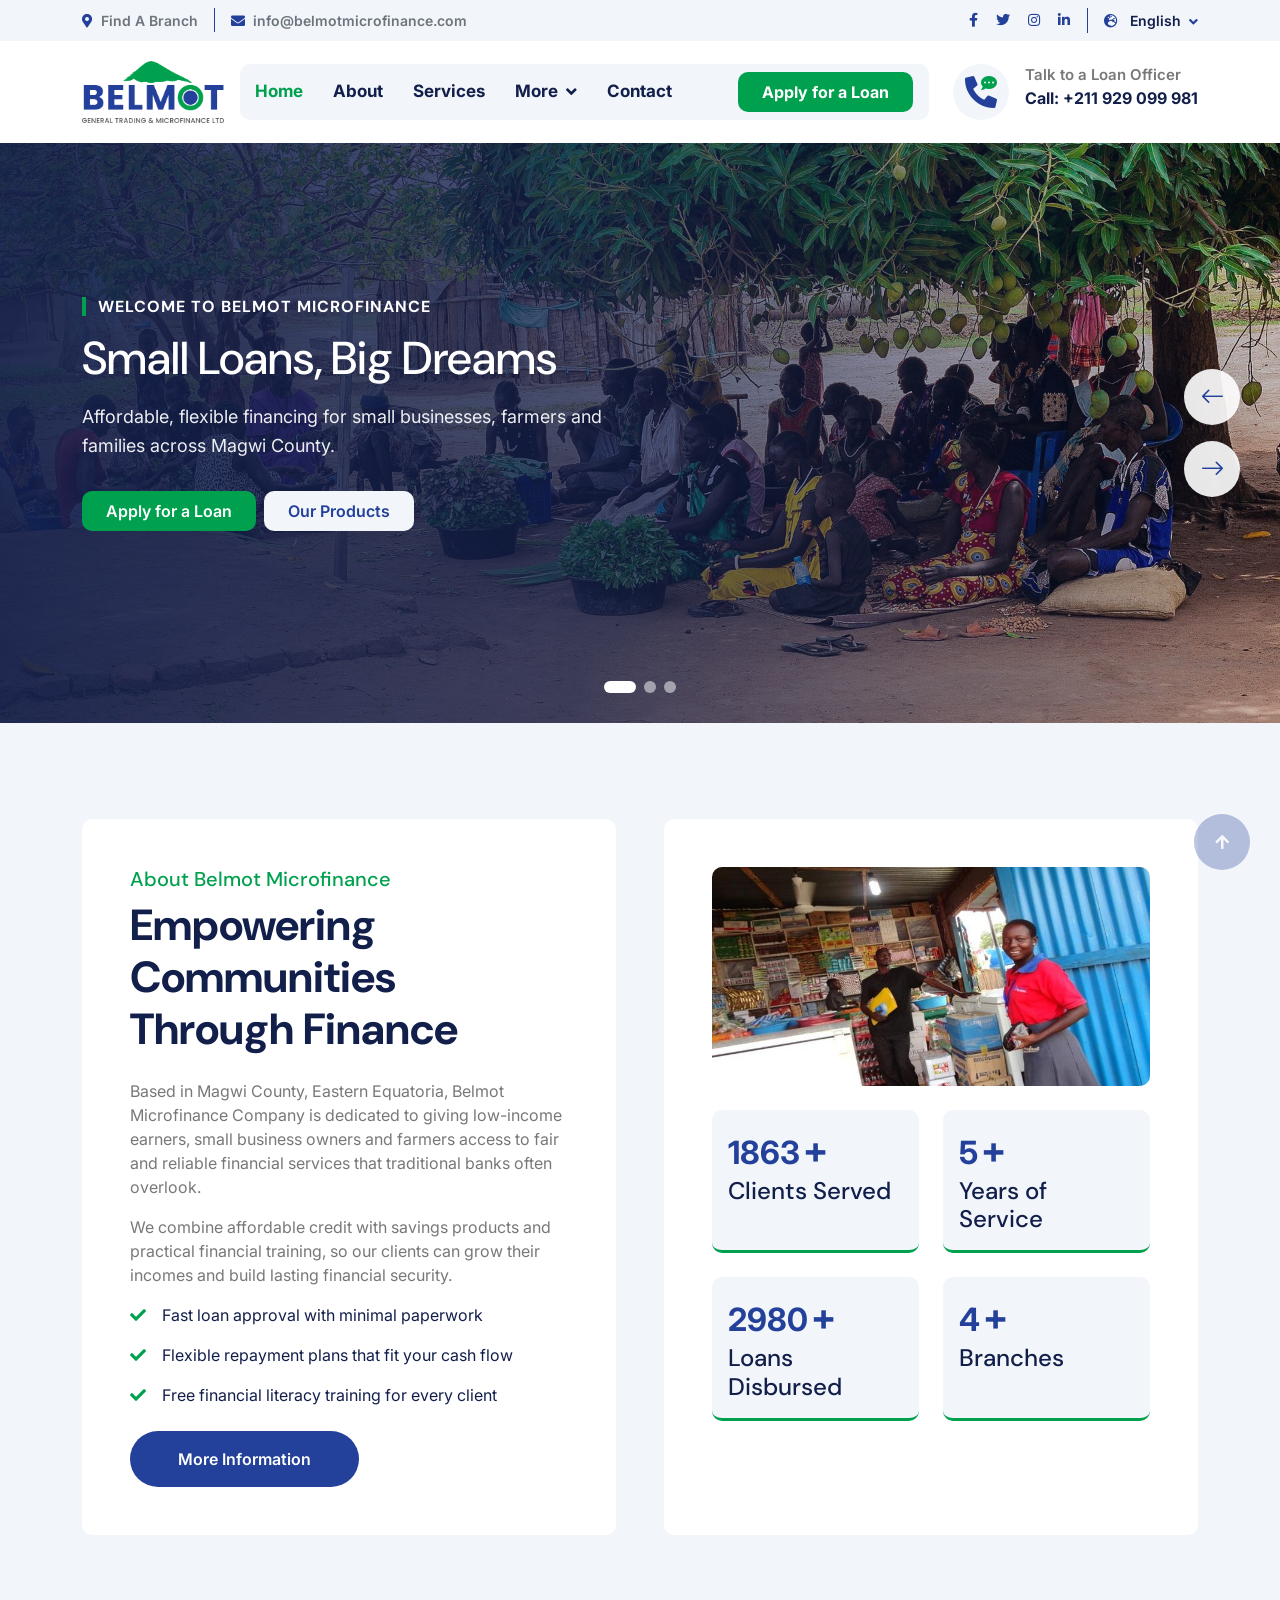
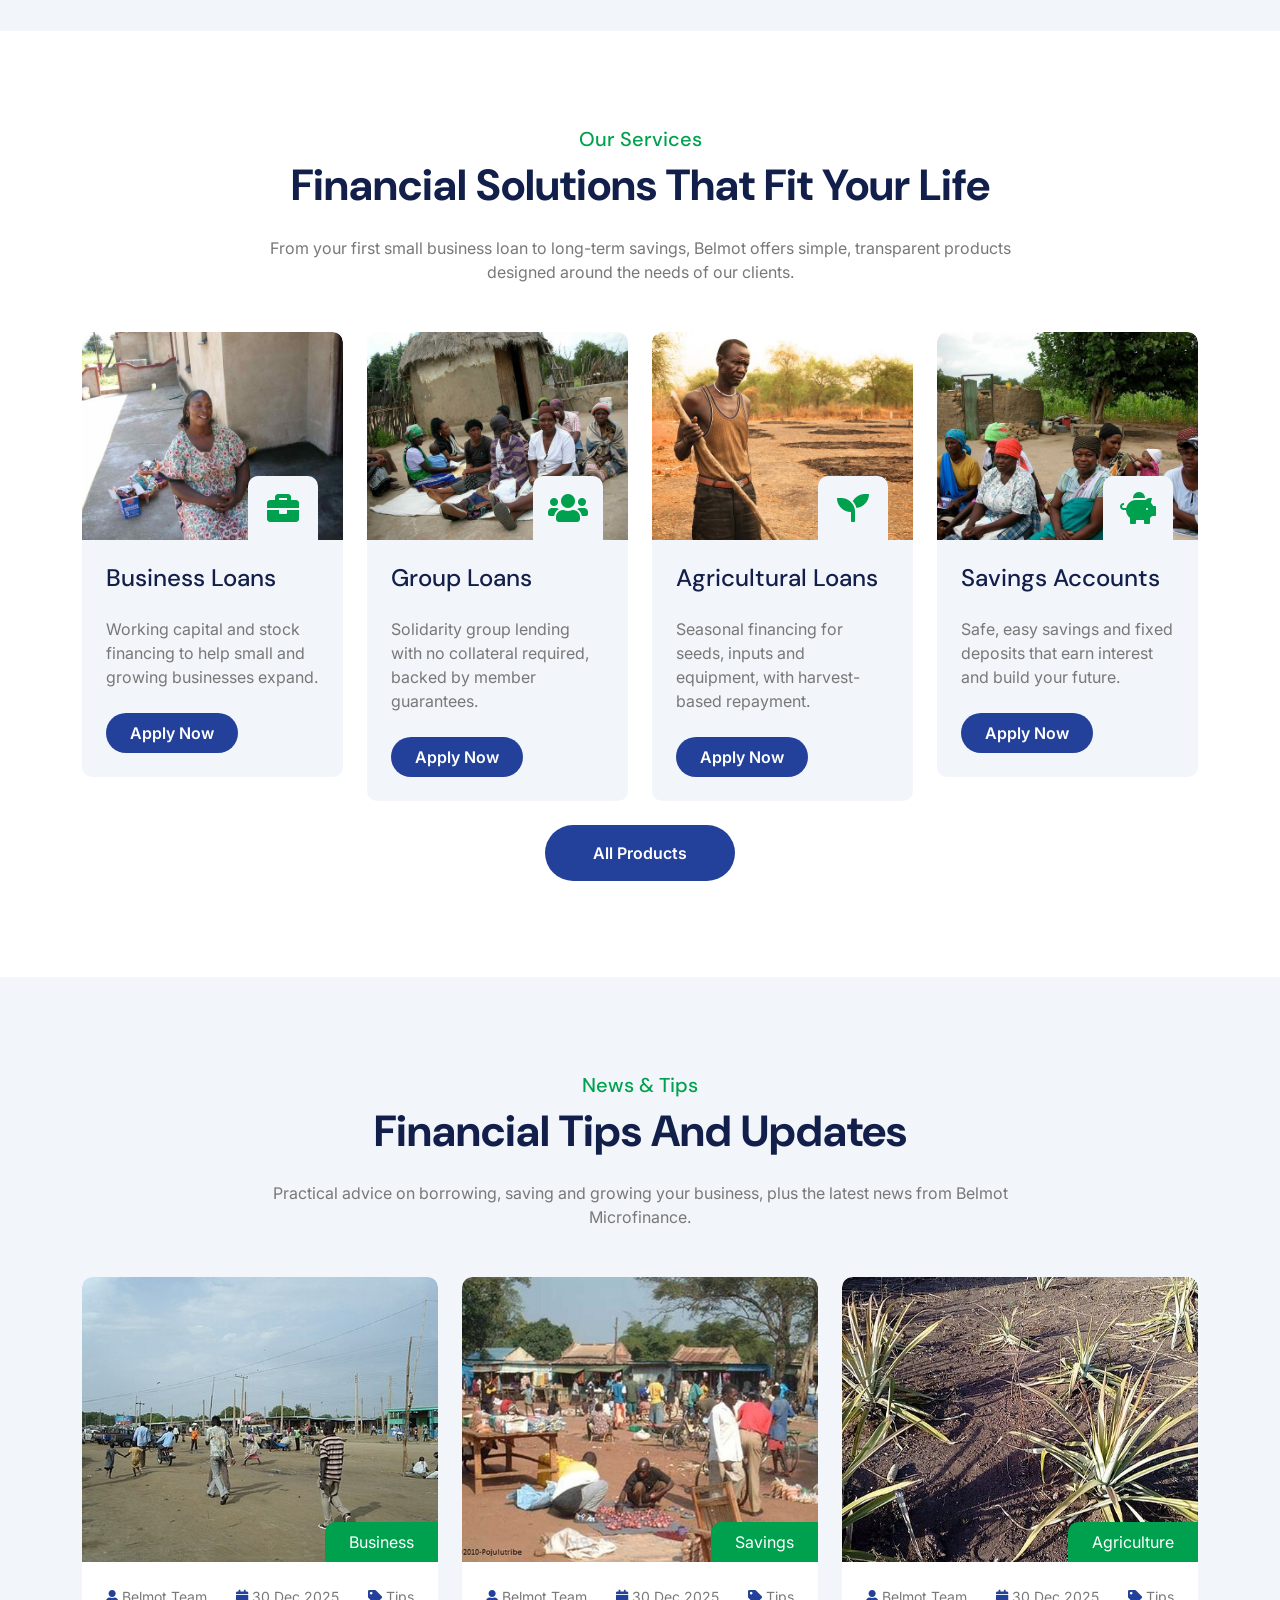
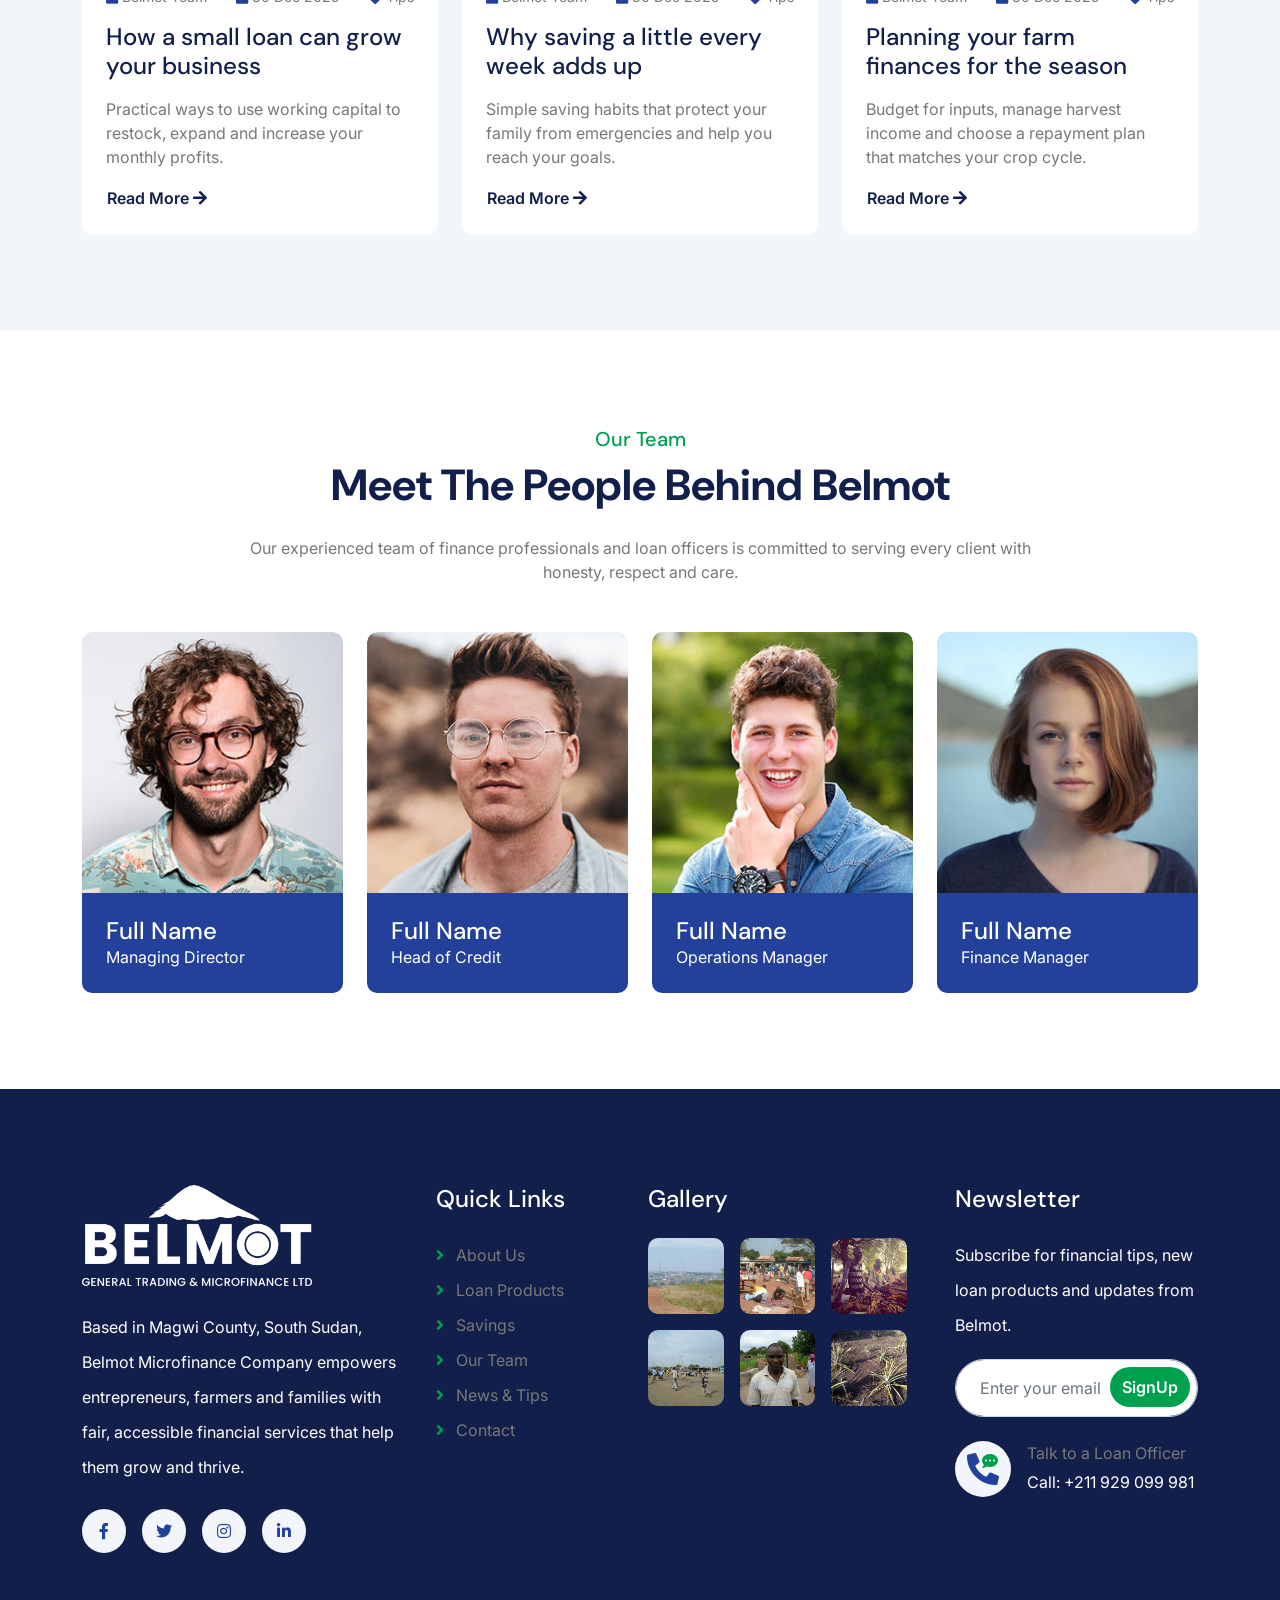
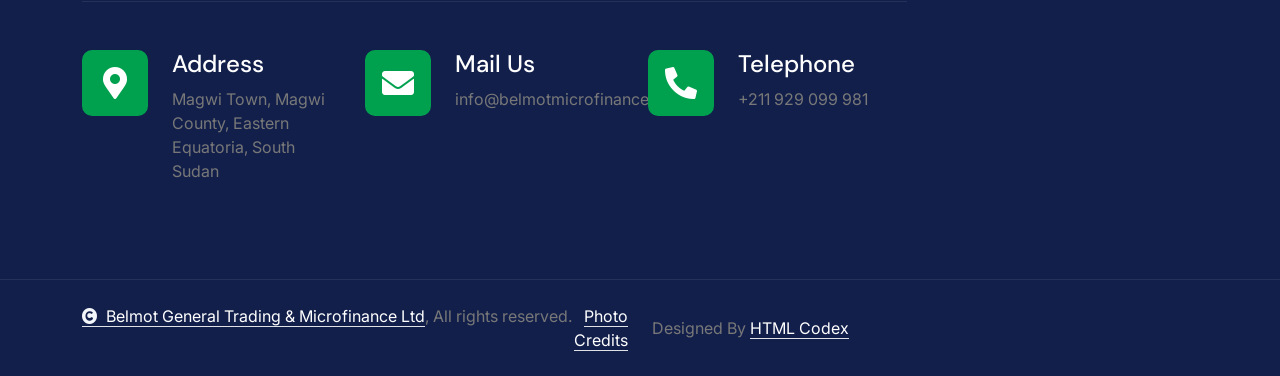
==== commit 0275386e: "Add company phone number +211 929 099 981 Co-Authored-By: Claude Opus 5.5 <noreply@anthropic.com>" ====
--- a/index.html
+++ b/index.html
@@ -109,7 +109,7 @@
                         </div>
                     </div>
                     <div class="d-none d-xl-flex flex-shrink-0 ps-4">
-                        <a href="tel:+211000000000" class="btn btn-light btn-lg-square rounded-circle position-relative wow tada" data-wow-delay=".9s">
+                        <a href="tel:+211929099981" class="btn btn-light btn-lg-square rounded-circle position-relative wow tada" data-wow-delay=".9s">
                             <i class="fa fa-phone-alt fa-2x"></i>
                             <div class="position-absolute" style="top: 7px; right: 12px;">
                                 <span><i class="fa fa-comment-dots text-secondary"></i></span>
@@ -117,7 +117,7 @@
                         </a>
                         <div class="d-flex flex-column ms-3">
                             <span>Talk to a Loan Officer</span>
-                            <a href="tel:+211000000000"><span class="text-dark">Call: +211 000 000 000</span></a>
+                            <a href="tel:+211929099981"><span class="text-dark">Call: +211 929 099 981</span></a>
                         </div>
                     </div>
                 </nav>
@@ -619,7 +619,7 @@
                                                 </div>
                                                 <div>
                                                     <h4 class="text-white">Telephone</h4>
-                                                    <p class="mb-0">+211 000 000 000</p>
+                                                    <p class="mb-0">+211 929 099 981</p>
                                                 </div>
                                             </div>
                                         </div>
@@ -639,7 +639,7 @@
                             </div>
                             <div class="d-flex flex-shrink-0">
                                 <div class="footer-btn">
-                                    <a href="tel:+211000000000" class="btn btn-lg-square rounded-circle position-relative wow tada" data-wow-delay=".9s">
+                                    <a href="tel:+211929099981" class="btn btn-lg-square rounded-circle position-relative wow tada" data-wow-delay=".9s">
                                         <i class="fa fa-phone-alt fa-2x"></i>
                                         <div class="position-absolute" style="top: 2px; right: 12px;">
                                             <span><i class="fa fa-comment-dots text-secondary"></i></span>
@@ -648,7 +648,7 @@
                                 </div>
                                 <div class="d-flex flex-column ms-3 flex-shrink-0">
                                     <span>Talk to a Loan Officer</span>
-                                    <a href="tel:+211000000000"><span class="text-white">Call: +211 000 000 000</span></a>
+                                    <a href="tel:+211929099981"><span class="text-white">Call: +211 929 099 981</span></a>
                                 </div>
                             </div>
                         </div>
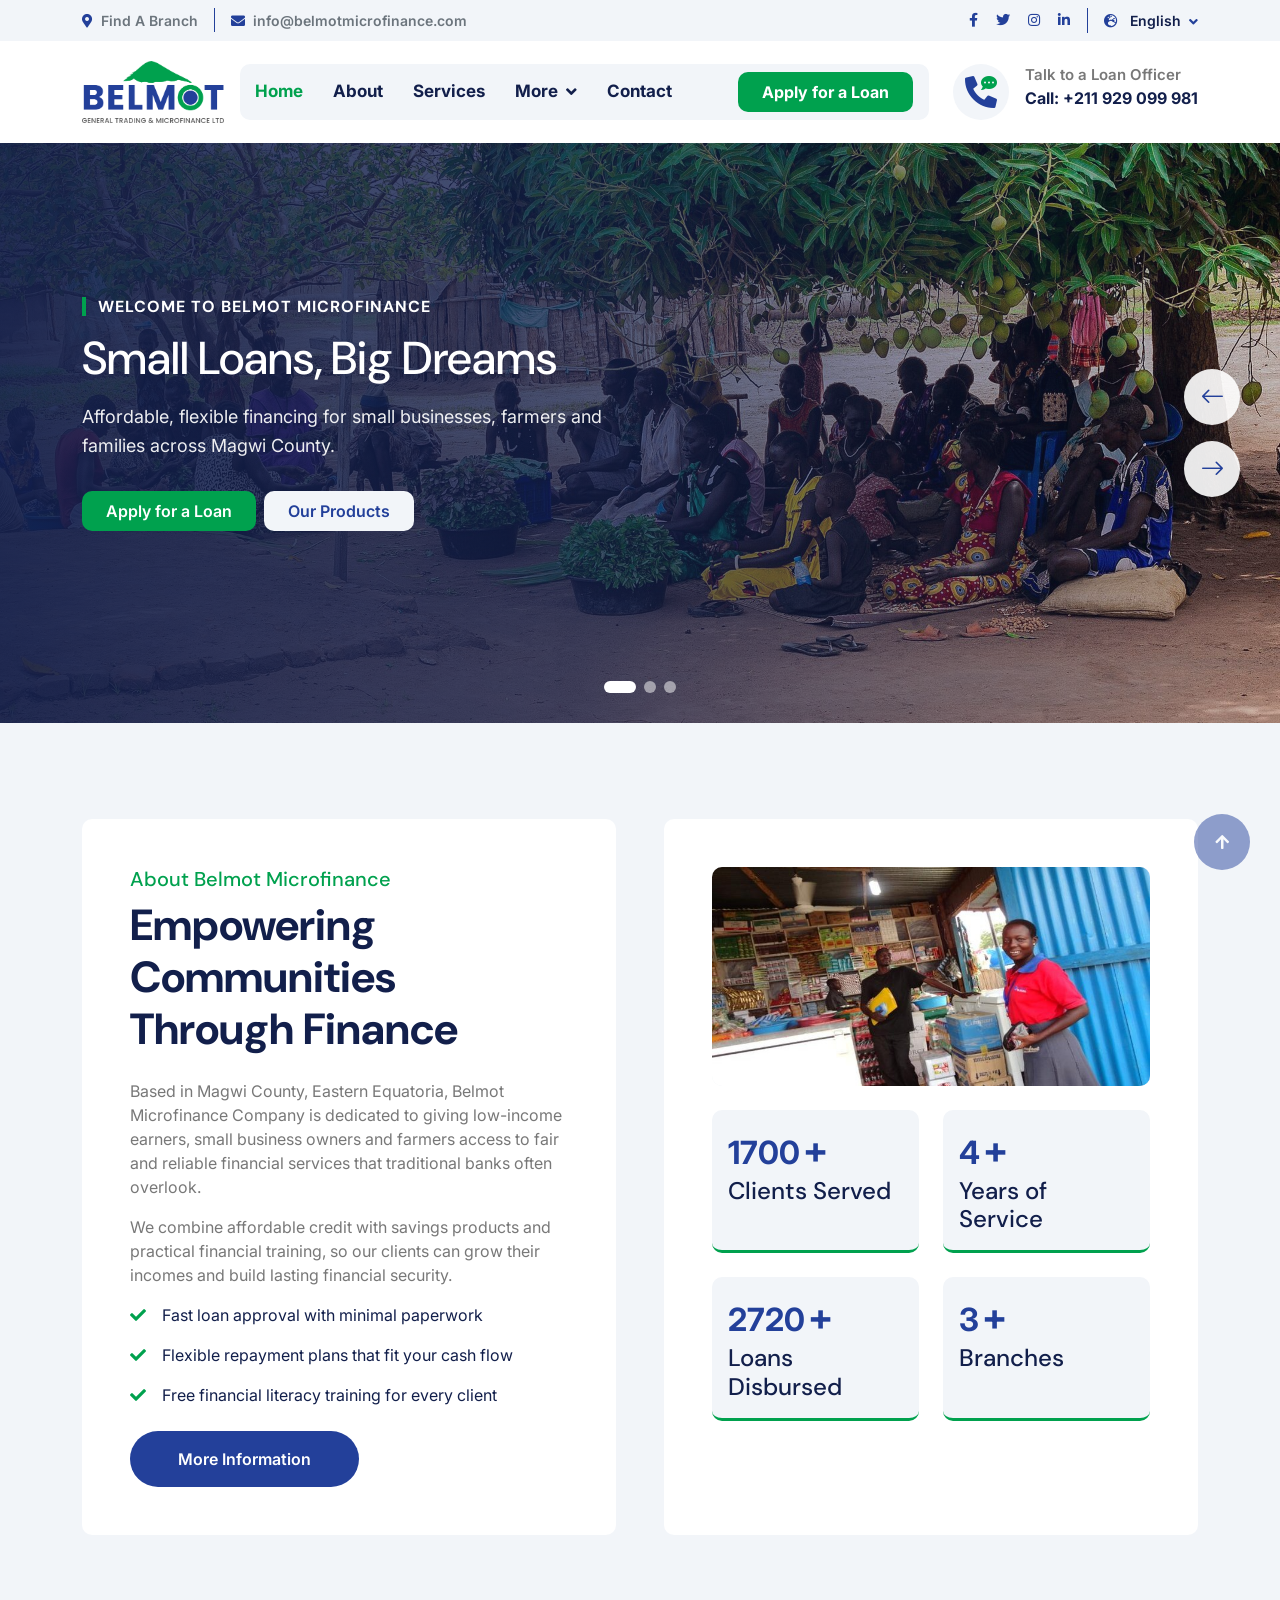
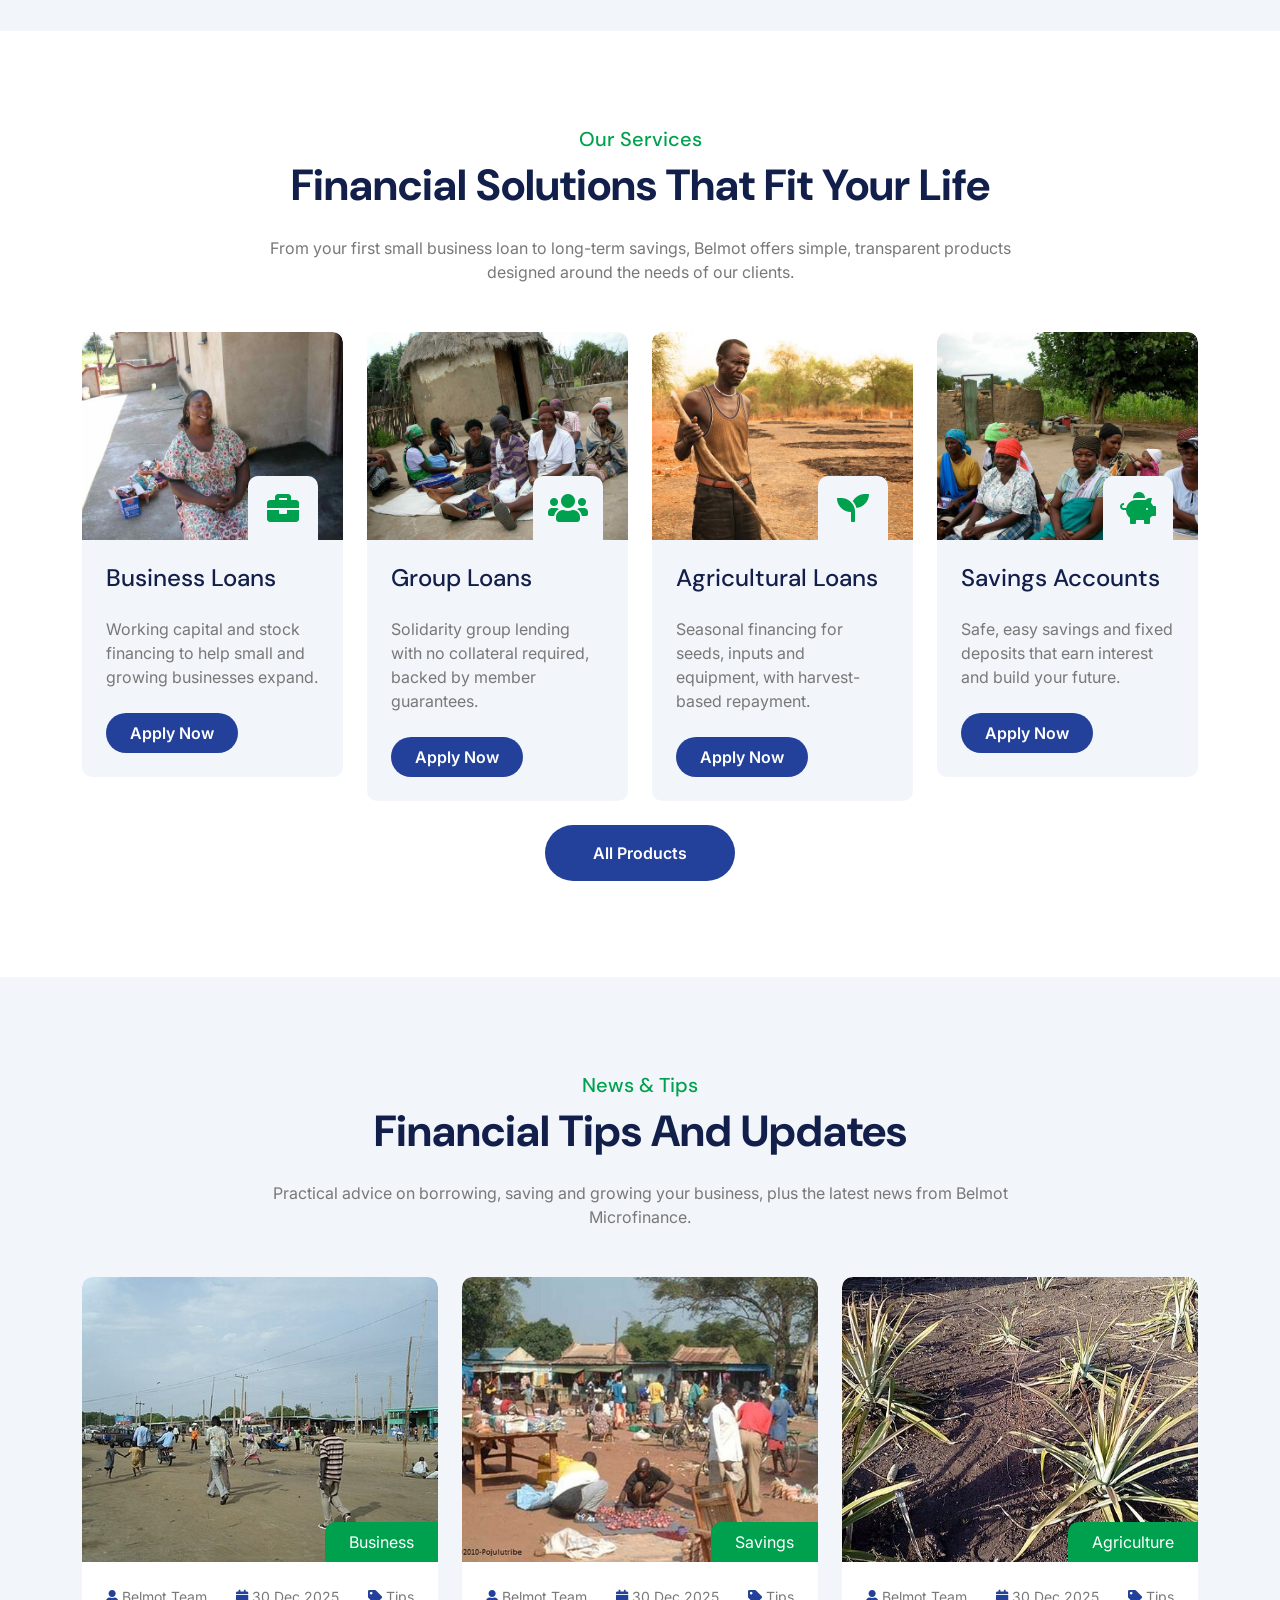
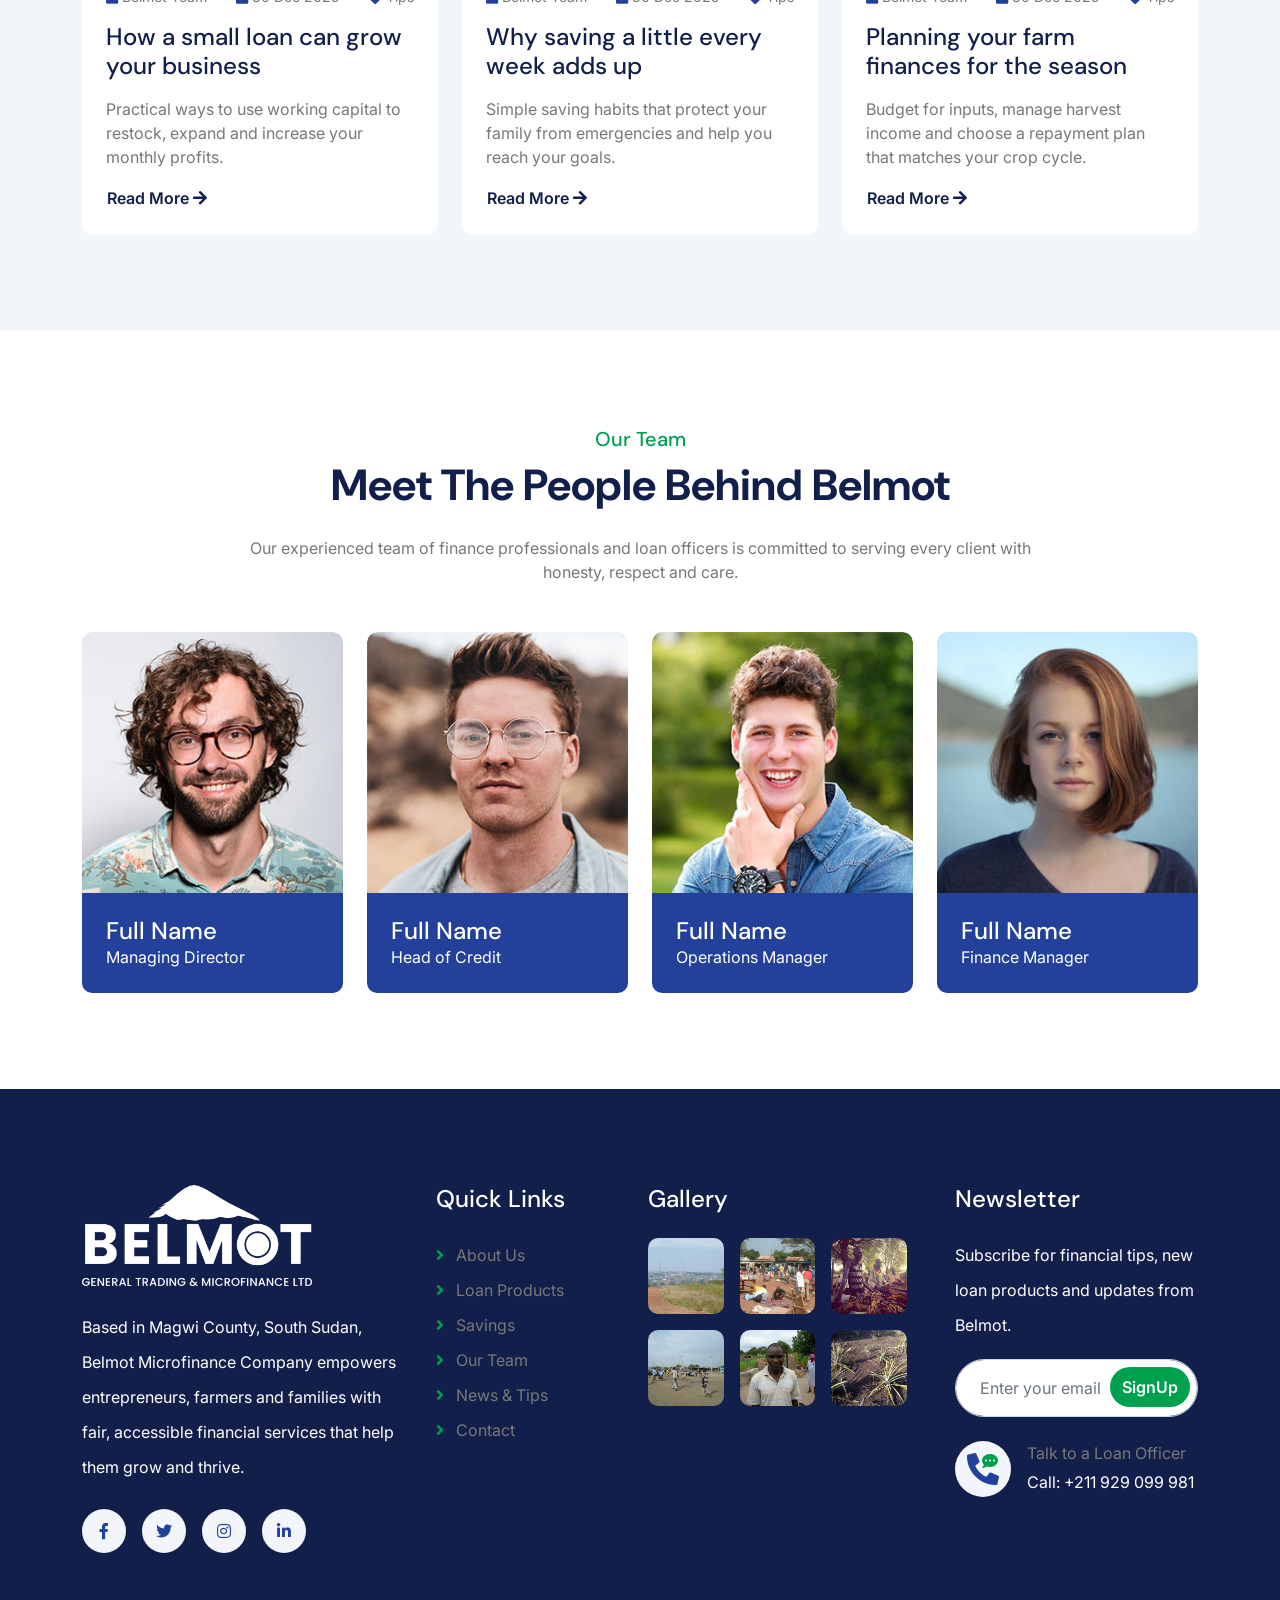
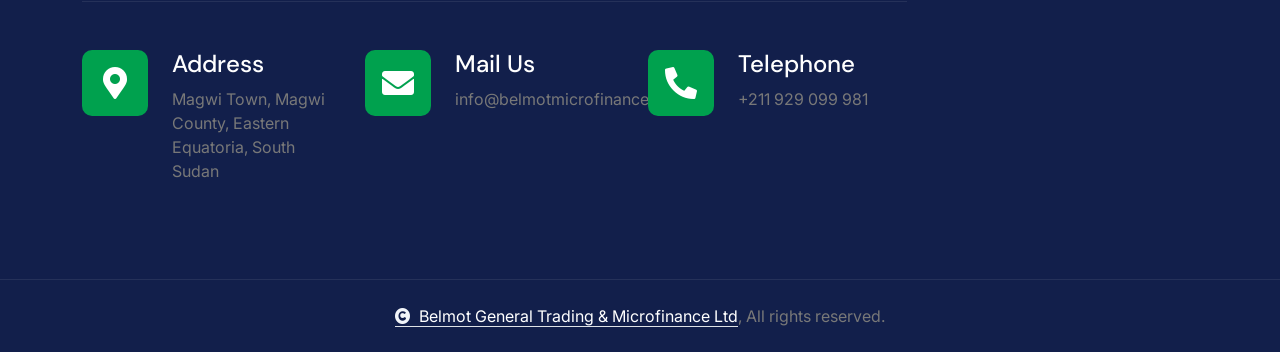
==== commit b30bd2b4: "Remove Photo Credits and HTML Codex links from footer Co-Authored-By: Claude Opus 5.5 <noreply@anthr" ====
--- a/index.html
+++ b/index.html
@@ -662,13 +662,8 @@
         <div class="container-fluid copyright py-4">
             <div class="container">
                 <div class="row g-4 align-items-center">
-                    <div class="col-md-6 text-center text-md-end mb-md-0">
-                        <span class="text-body"><a href="index.html" class="border-bottom text-white"><i class="fas fa-copyright text-light me-2"></i>Belmot General Trading &amp; Microfinance Ltd</a>, All rights reserved. <a href="credits.html" class="border-bottom text-white ms-2">Photo Credits</a></span>
-                    </div>
-                    <div class="col-md-6 text-center text-md-start text-body">
-                        <!--/*** The author’s attribution link must remain intact in the template. ***/-->
-                        <!--/*** If you wish to remove this credit link, please purchase the Pro Version . ***/-->
-                        Designed By <a class="border-bottom text-white" href="https://htmlcodex.com">HTML Codex</a>
+                    <div class="col-12 text-center mb-0">
+                        <span class="text-body"><a href="index.html" class="border-bottom text-white"><i class="fas fa-copyright text-light me-2"></i>Belmot General Trading &amp; Microfinance Ltd</a>, All rights reserved.</span>
                     </div>
                 </div>
             </div>
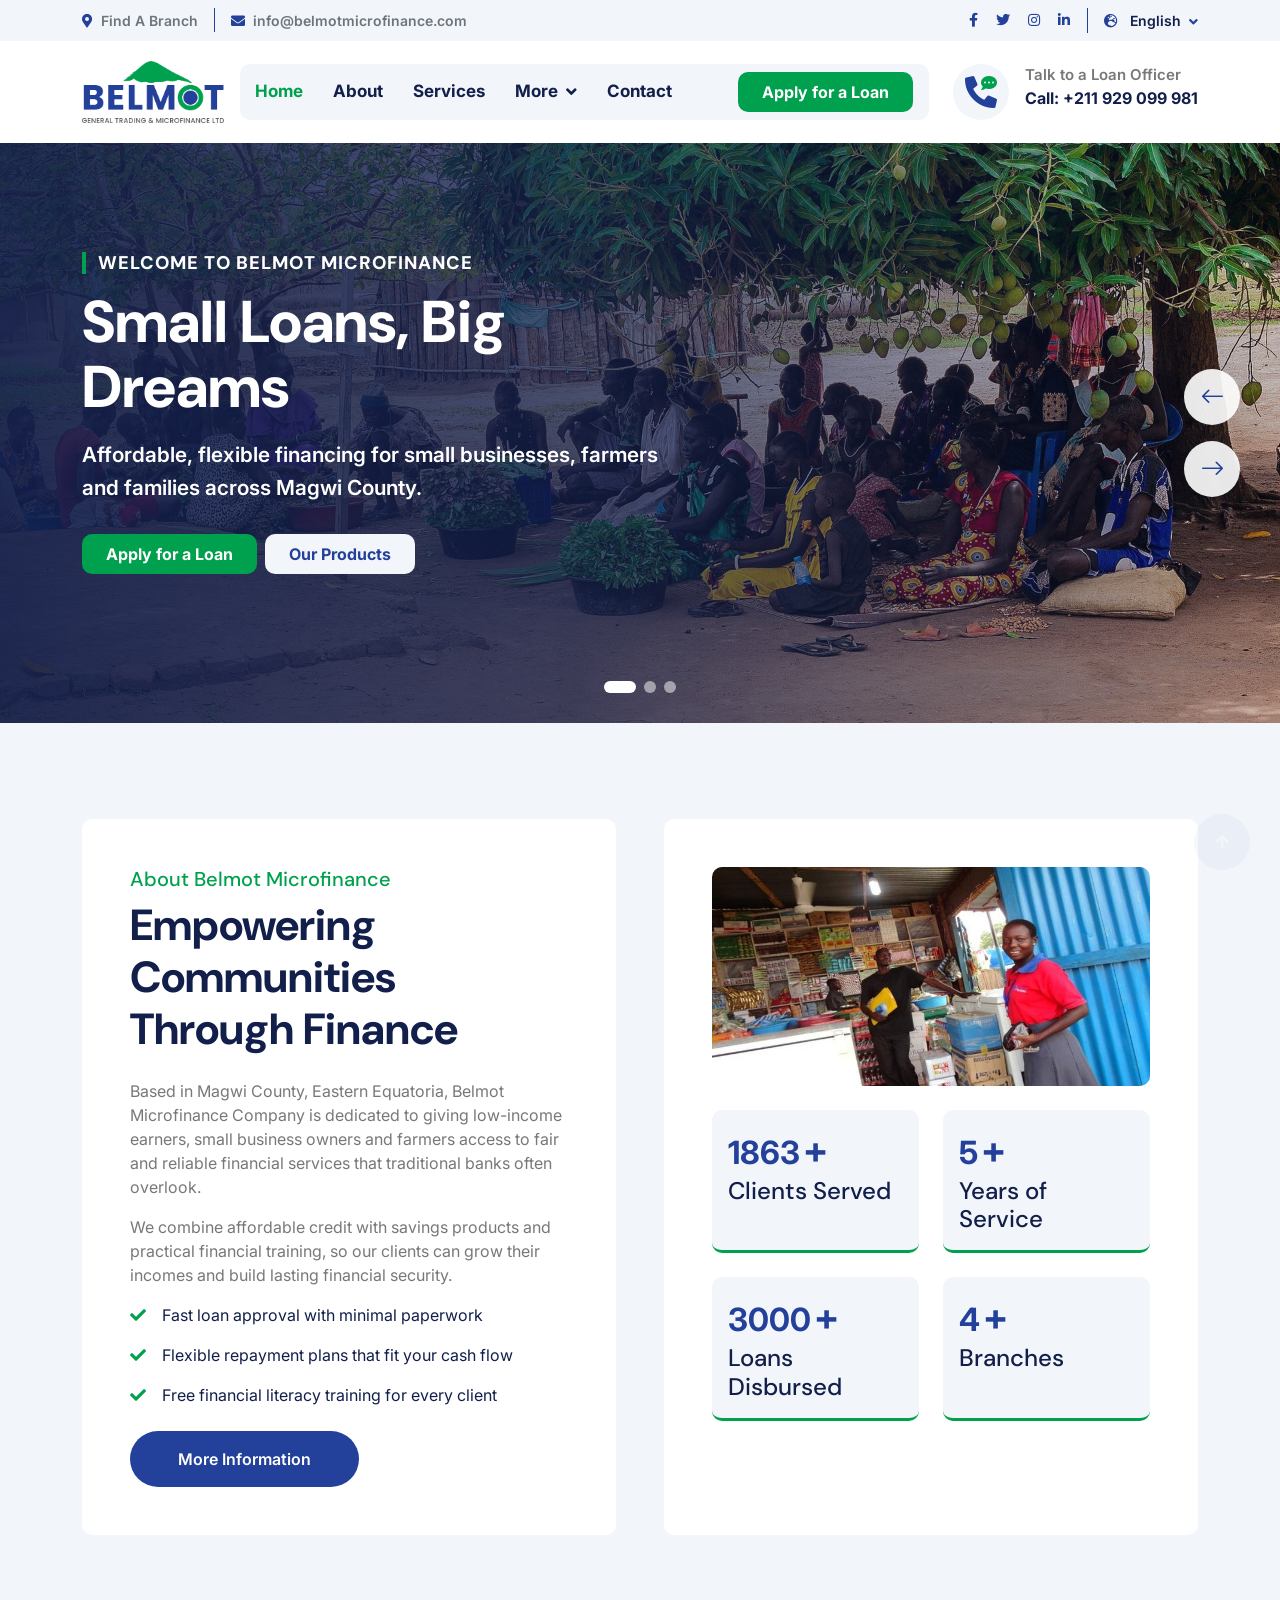
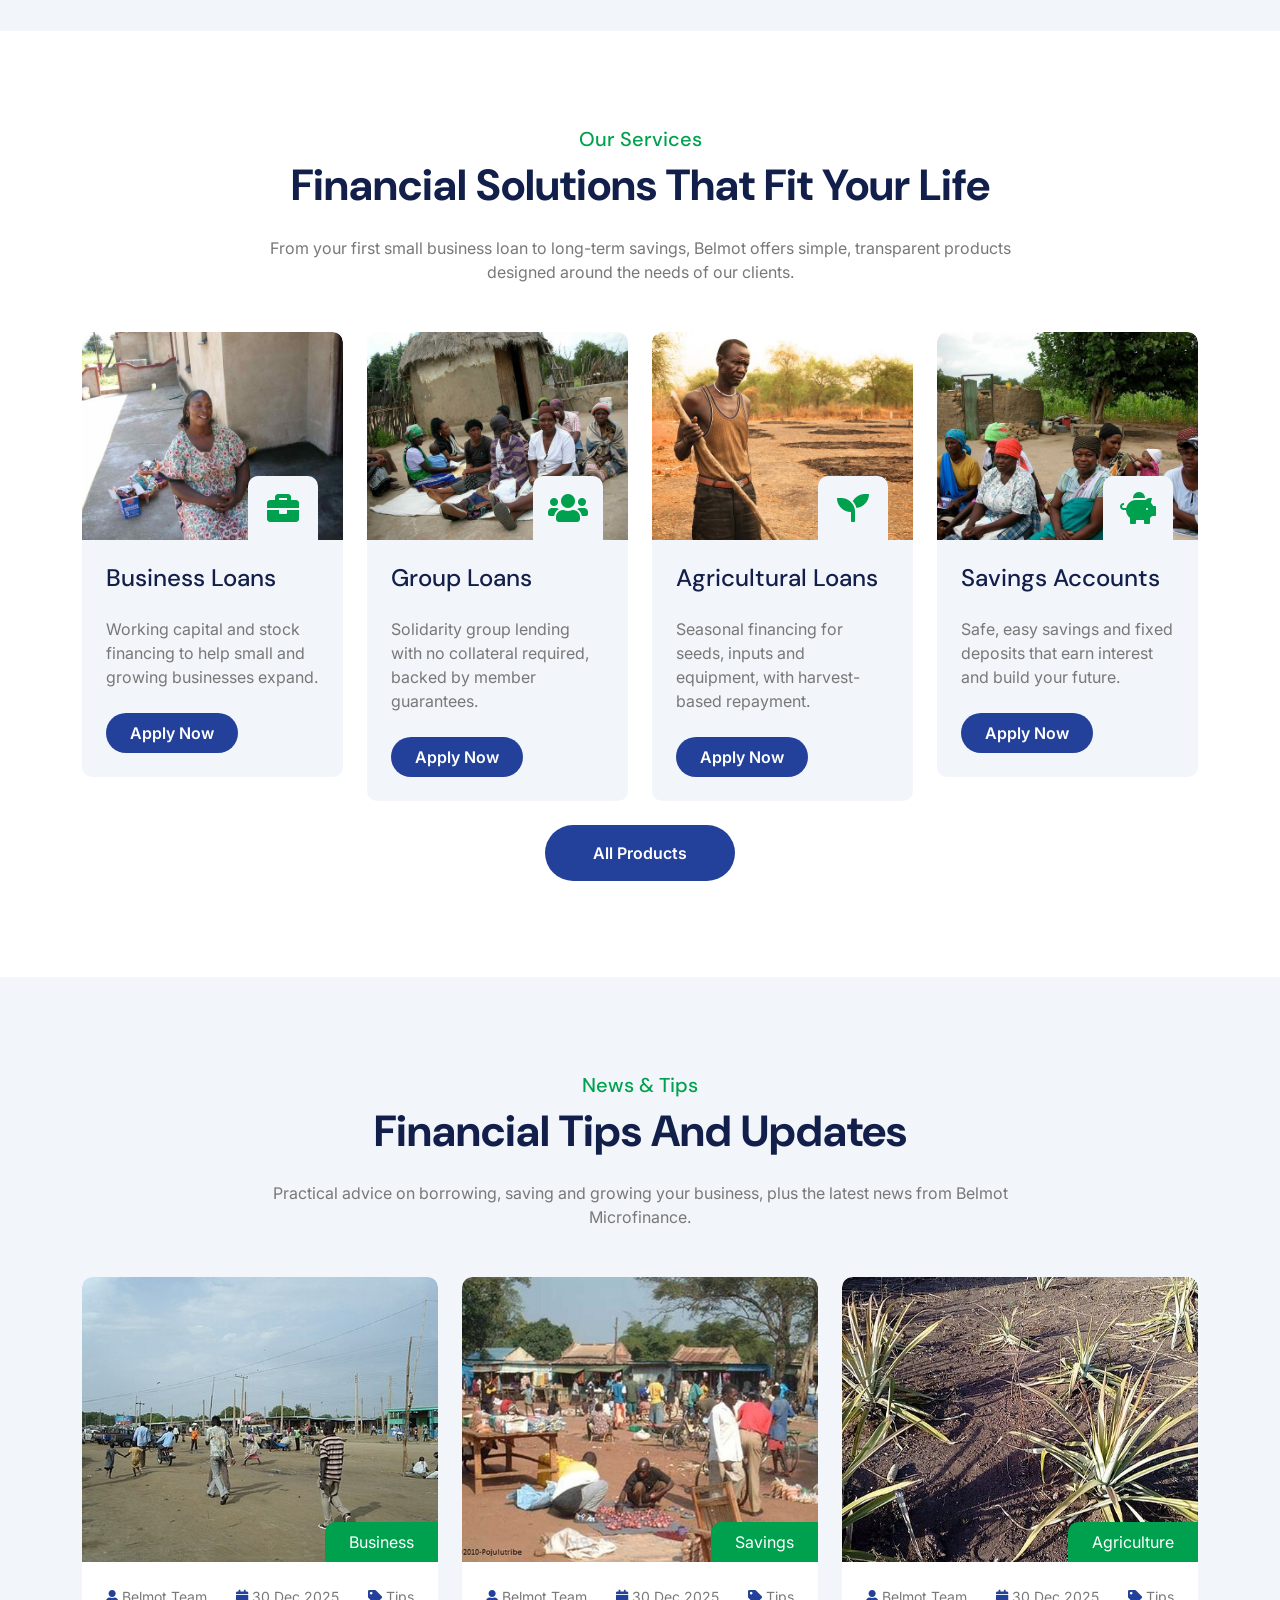
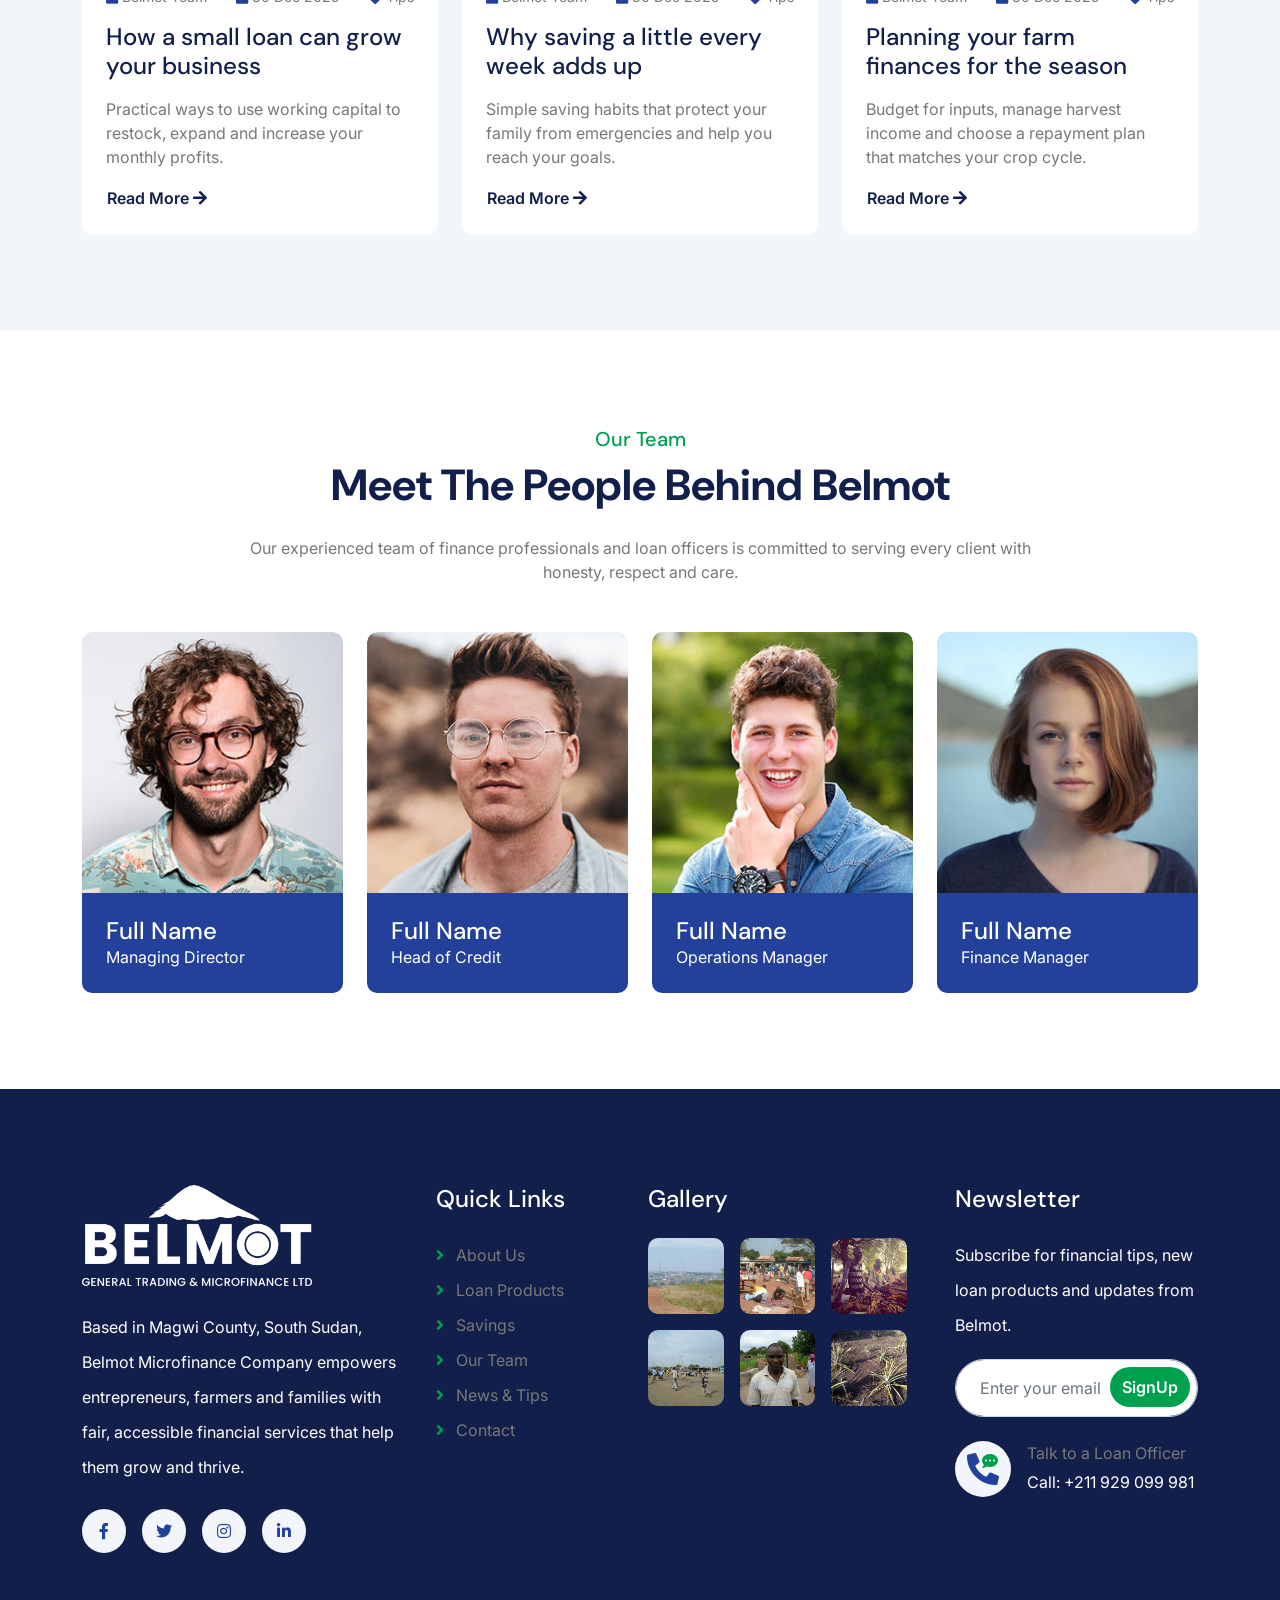
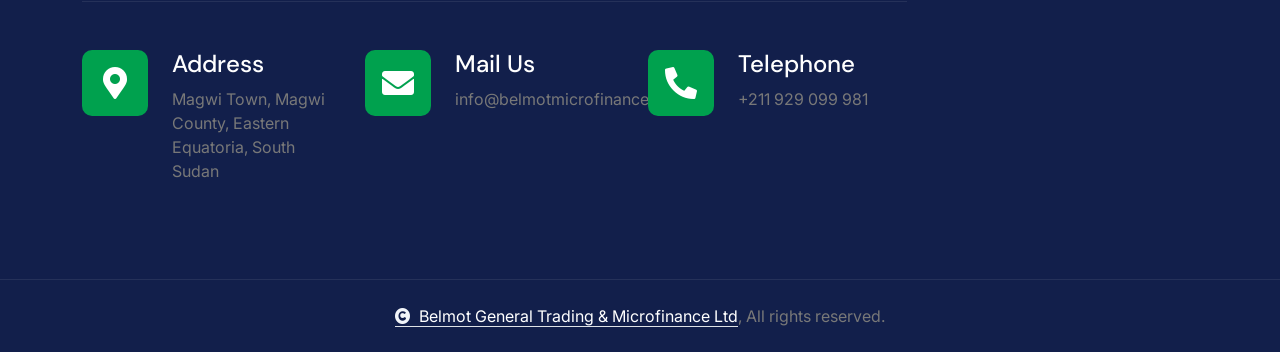
==== commit 5d4d18fb: "Enlarge and bold hero section text Co-Authored-By: Claude Opus 5.5 <noreply@anthropic.com>" ====
--- a/index.html
+++ b/index.html
@@ -132,7 +132,7 @@
                 <div class="carousel-caption">
                     <div class="container">
                         <div class="row">
-                            <div class="col-lg-7 col-xl-6 text-start hero-content animated fadeInUp">
+                            <div class="col-lg-8 col-xl-7 text-start hero-content animated fadeInUp">
                                 <h4 class="text-white text-uppercase fw-bold hero-kicker">Welcome To Belmot Microfinance</h4>
                                 <h1 class="text-white hero-title">Small Loans, Big Dreams</h1>
                                 <p class="text-white hero-text">Affordable, flexible financing for small businesses, farmers and families across Magwi County.</p>
@@ -149,7 +149,7 @@
                 <div class="carousel-caption">
                     <div class="container">
                         <div class="row">
-                            <div class="col-lg-7 col-xl-6 text-start hero-content animated fadeInUp">
+                            <div class="col-lg-8 col-xl-7 text-start hero-content animated fadeInUp">
                                 <h4 class="text-white text-uppercase fw-bold hero-kicker">Save Today, Grow Tomorrow</h4>
                                 <h1 class="text-white hero-title">Your Partner In Financial Growth</h1>
                                 <p class="text-white hero-text">Secure savings, group lending and financial education designed to help our communities build a better future.</p>
@@ -166,7 +166,7 @@
                 <div class="carousel-caption">
                     <div class="container">
                         <div class="row">
-                            <div class="col-lg-7 col-xl-6 text-start hero-content animated fadeInUp">
+                            <div class="col-lg-8 col-xl-7 text-start hero-content animated fadeInUp">
                                 <h4 class="text-white text-uppercase fw-bold hero-kicker">Group Lending</h4>
                                 <h1 class="text-white hero-title">Stronger Together, No Collateral Needed</h1>
                                 <p class="text-white hero-text">Join a solidarity group and access loans backed by the trust and support of your fellow members.</p>
--- a/css/style.css
+++ b/css/style.css
@@ -855,3 +855,32 @@
     font-size: 14px;
     font-weight: 600;
 }
+
+/*** Hero text: larger and bolder ***/
+.header-carousel .hero-kicker {
+    font-size: 1.15rem;
+    font-weight: 800 !important;
+}
+
+.header-carousel .hero-title {
+    font-size: clamp(2.3rem, 4.6vw, 4rem);
+    font-weight: 800;
+    line-height: 1.1;
+}
+
+.header-carousel .hero-text {
+    font-size: 1.3rem;
+    font-weight: 600;
+    max-width: 600px;
+    opacity: 1;
+}
+
+.header-carousel .hero-btns .btn {
+    font-weight: 700;
+}
+
+@media (max-width: 575px) {
+    .header-carousel .hero-text {
+        font-size: 1.1rem;
+    }
+}
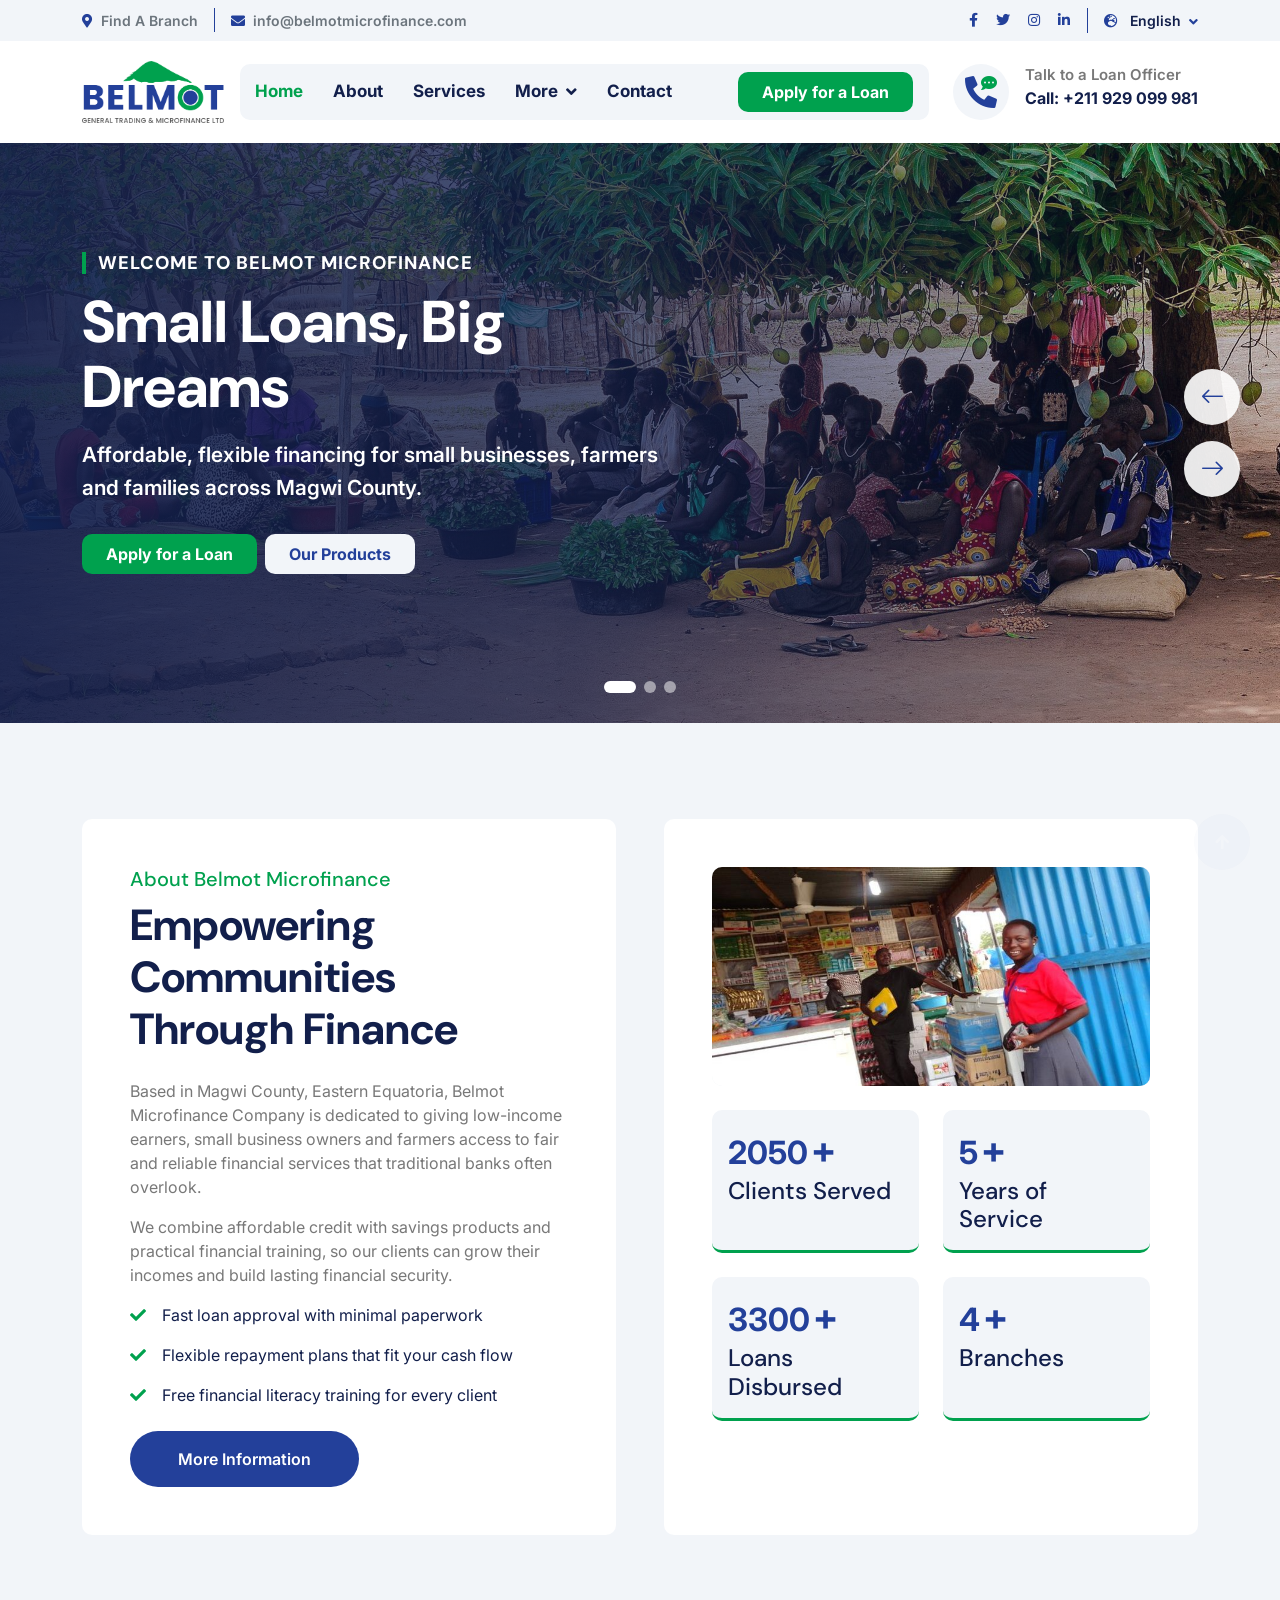
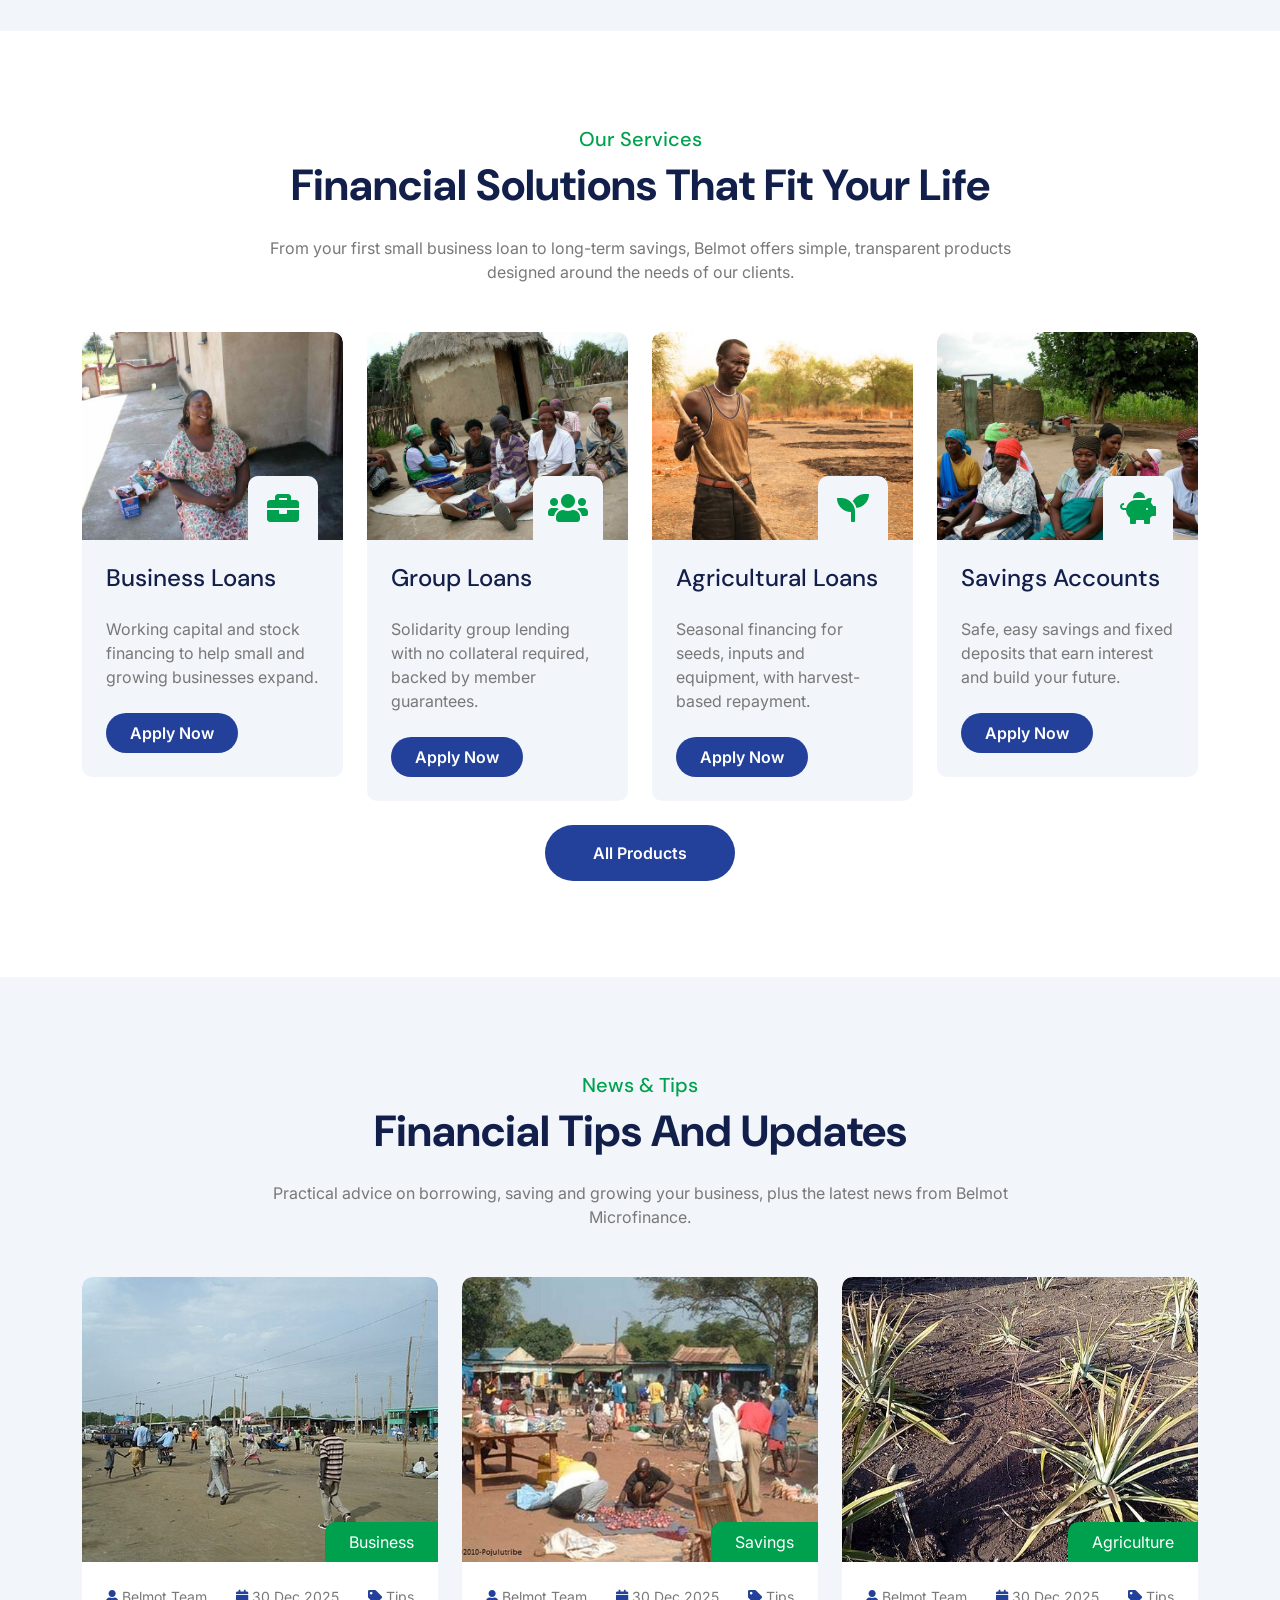
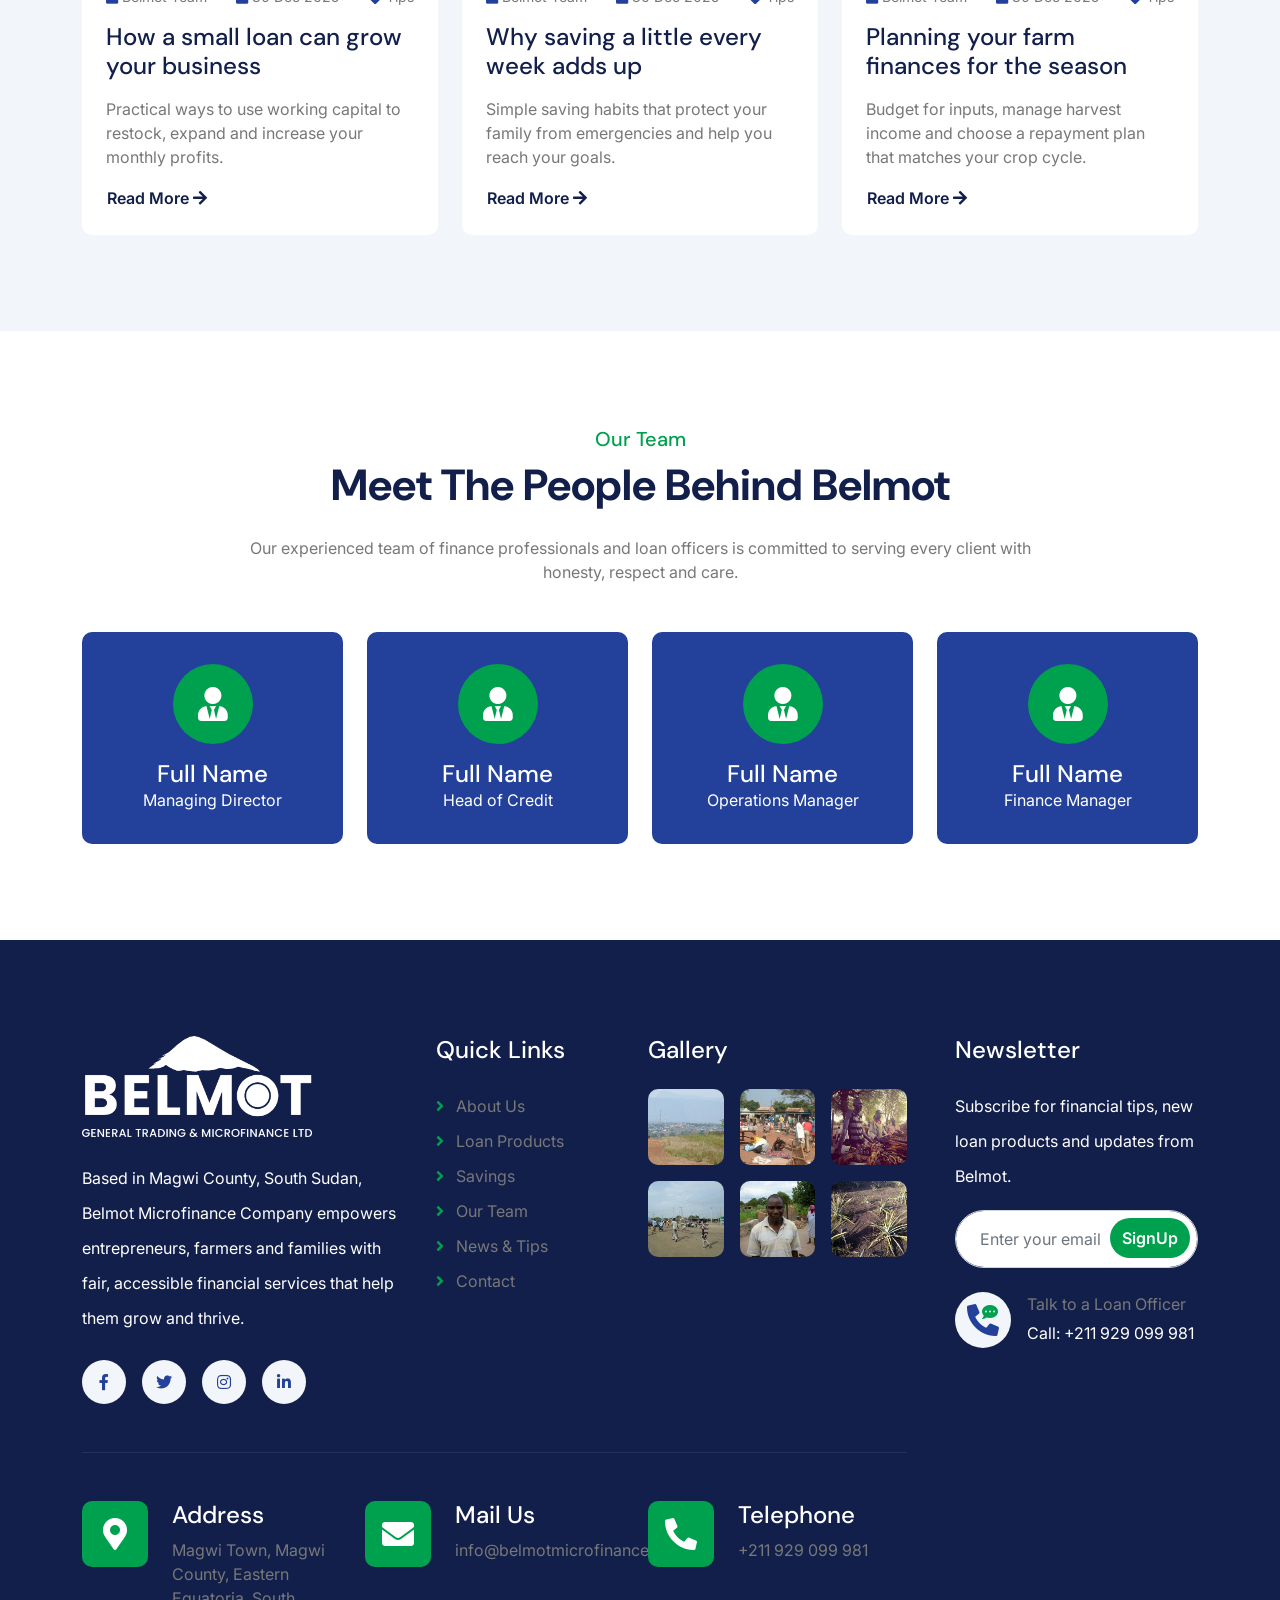
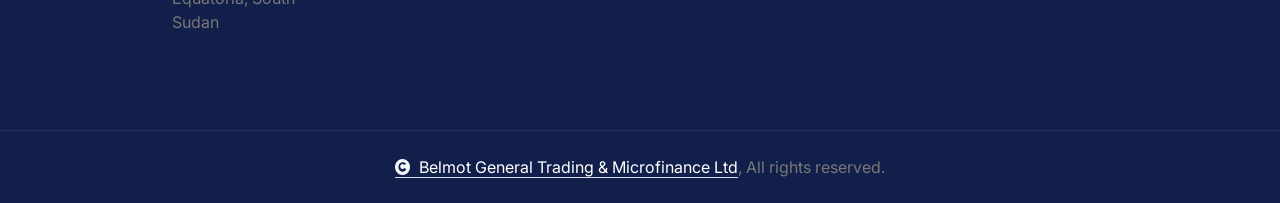
==== commit 0e7af2c3: "Replace team photos with icon cards Co-Authored-By: Claude Opus 5.5 <noreply@anthropic.com>" ====
--- a/index.html
+++ b/index.html
@@ -425,16 +425,8 @@
                 <div class="row g-4">
                     <div class="col-md-6 col-lg-6 col-xl-3 wow fadeInUp" data-wow-delay="0.2s">
                         <div class="team-item">
-                            <div class="team-img">
-                                <img src="img/team-1.jpg" class="img-fluid rounded-top w-100" alt="">
-                                <div class="team-icon">
-                                    <a class="btn btn-primary btn-sm-square rounded-pill mb-2" href=""><i class="fab fa-facebook-f"></i></a>
-                                    <a class="btn btn-primary btn-sm-square rounded-pill mb-2" href=""><i class="fab fa-twitter"></i></a>
-                                    <a class="btn btn-primary btn-sm-square rounded-pill mb-2" href=""><i class="fab fa-linkedin-in"></i></a>
-                                    <a class="btn btn-primary btn-sm-square rounded-pill mb-0" href=""><i class="fab fa-instagram"></i></a>
-                                </div>
-                            </div>
-                            <div class="team-title p-4">
+                            <div class="team-title text-center p-4">
+                                <div class="team-avatar mb-3"><i class="fas fa-user-tie"></i></div>
                                 <h4 class="mb-0">Full Name</h4>
                                 <p class="mb-0">Managing Director</p>
                             </div>
@@ -442,16 +434,8 @@
                     </div>
                     <div class="col-md-6 col-lg-6 col-xl-3 wow fadeInUp" data-wow-delay="0.4s">
                         <div class="team-item">
-                            <div class="team-img">
-                                <img src="img/team-2.jpg" class="img-fluid rounded-top w-100" alt="">
-                                <div class="team-icon">
-                                    <a class="btn btn-primary btn-sm-square rounded-pill mb-2" href=""><i class="fab fa-facebook-f"></i></a>
-                                    <a class="btn btn-primary btn-sm-square rounded-pill mb-2" href=""><i class="fab fa-twitter"></i></a>
-                                    <a class="btn btn-primary btn-sm-square rounded-pill mb-2" href=""><i class="fab fa-linkedin-in"></i></a>
-                                    <a class="btn btn-primary btn-sm-square rounded-pill mb-0" href=""><i class="fab fa-instagram"></i></a>
-                                </div>
-                            </div>
-                            <div class="team-title p-4">
+                            <div class="team-title text-center p-4">
+                                <div class="team-avatar mb-3"><i class="fas fa-user-tie"></i></div>
                                 <h4 class="mb-0">Full Name</h4>
                                 <p class="mb-0">Head of Credit</p>
                             </div>
@@ -459,16 +443,8 @@
                     </div>
                     <div class="col-md-6 col-lg-6 col-xl-3 wow fadeInUp" data-wow-delay="0.6s">
                         <div class="team-item">
-                            <div class="team-img">
-                                <img src="img/team-3.jpg" class="img-fluid rounded-top w-100" alt="">
-                                <div class="team-icon">
-                                    <a class="btn btn-primary btn-sm-square rounded-pill mb-2" href=""><i class="fab fa-facebook-f"></i></a>
-                                    <a class="btn btn-primary btn-sm-square rounded-pill mb-2" href=""><i class="fab fa-twitter"></i></a>
-                                    <a class="btn btn-primary btn-sm-square rounded-pill mb-2" href=""><i class="fab fa-linkedin-in"></i></a>
-                                    <a class="btn btn-primary btn-sm-square rounded-pill mb-0" href=""><i class="fab fa-instagram"></i></a>
-                                </div>
-                            </div>
-                            <div class="team-title p-4">
+                            <div class="team-title text-center p-4">
+                                <div class="team-avatar mb-3"><i class="fas fa-user-tie"></i></div>
                                 <h4 class="mb-0">Full Name</h4>
                                 <p class="mb-0">Operations Manager</p>
                             </div>
@@ -476,16 +452,8 @@
                     </div>
                     <div class="col-md-6 col-lg-6 col-xl-3 wow fadeInUp" data-wow-delay="0.8s">
                         <div class="team-item">
-                            <div class="team-img">
-                                <img src="img/team-4.jpg" class="img-fluid rounded-top w-100" alt="">
-                                <div class="team-icon">
-                                    <a class="btn btn-primary btn-sm-square rounded-pill mb-2" href=""><i class="fab fa-facebook-f"></i></a>
-                                    <a class="btn btn-primary btn-sm-square rounded-pill mb-2" href=""><i class="fab fa-twitter"></i></a>
-                                    <a class="btn btn-primary btn-sm-square rounded-pill mb-2" href=""><i class="fab fa-linkedin-in"></i></a>
-                                    <a class="btn btn-primary btn-sm-square rounded-pill mb-0" href=""><i class="fab fa-instagram"></i></a>
-                                </div>
-                            </div>
-                            <div class="team-title p-4">
+                            <div class="team-title text-center p-4">
+                                <div class="team-avatar mb-3"><i class="fas fa-user-tie"></i></div>
                                 <h4 class="mb-0">Full Name</h4>
                                 <p class="mb-0">Finance Manager</p>
                             </div>
--- a/css/style.css
+++ b/css/style.css
@@ -884,3 +884,29 @@
         font-size: 1.1rem;
     }
 }
+
+/*** Team cards without photos ***/
+.team .team-item .team-title {
+    border-radius: 10px;
+    padding-top: 2rem !important;
+    padding-bottom: 2rem !important;
+}
+
+.team .team-item .team-avatar {
+    width: 80px;
+    height: 80px;
+    margin: 0 auto;
+    border-radius: 50%;
+    background: var(--bs-secondary);
+    color: var(--bs-white);
+    display: flex;
+    align-items: center;
+    justify-content: center;
+    font-size: 34px;
+    transition: .5s;
+}
+
+.team .team-item:hover .team-avatar {
+    background: var(--bs-white);
+    color: var(--bs-secondary);
+}
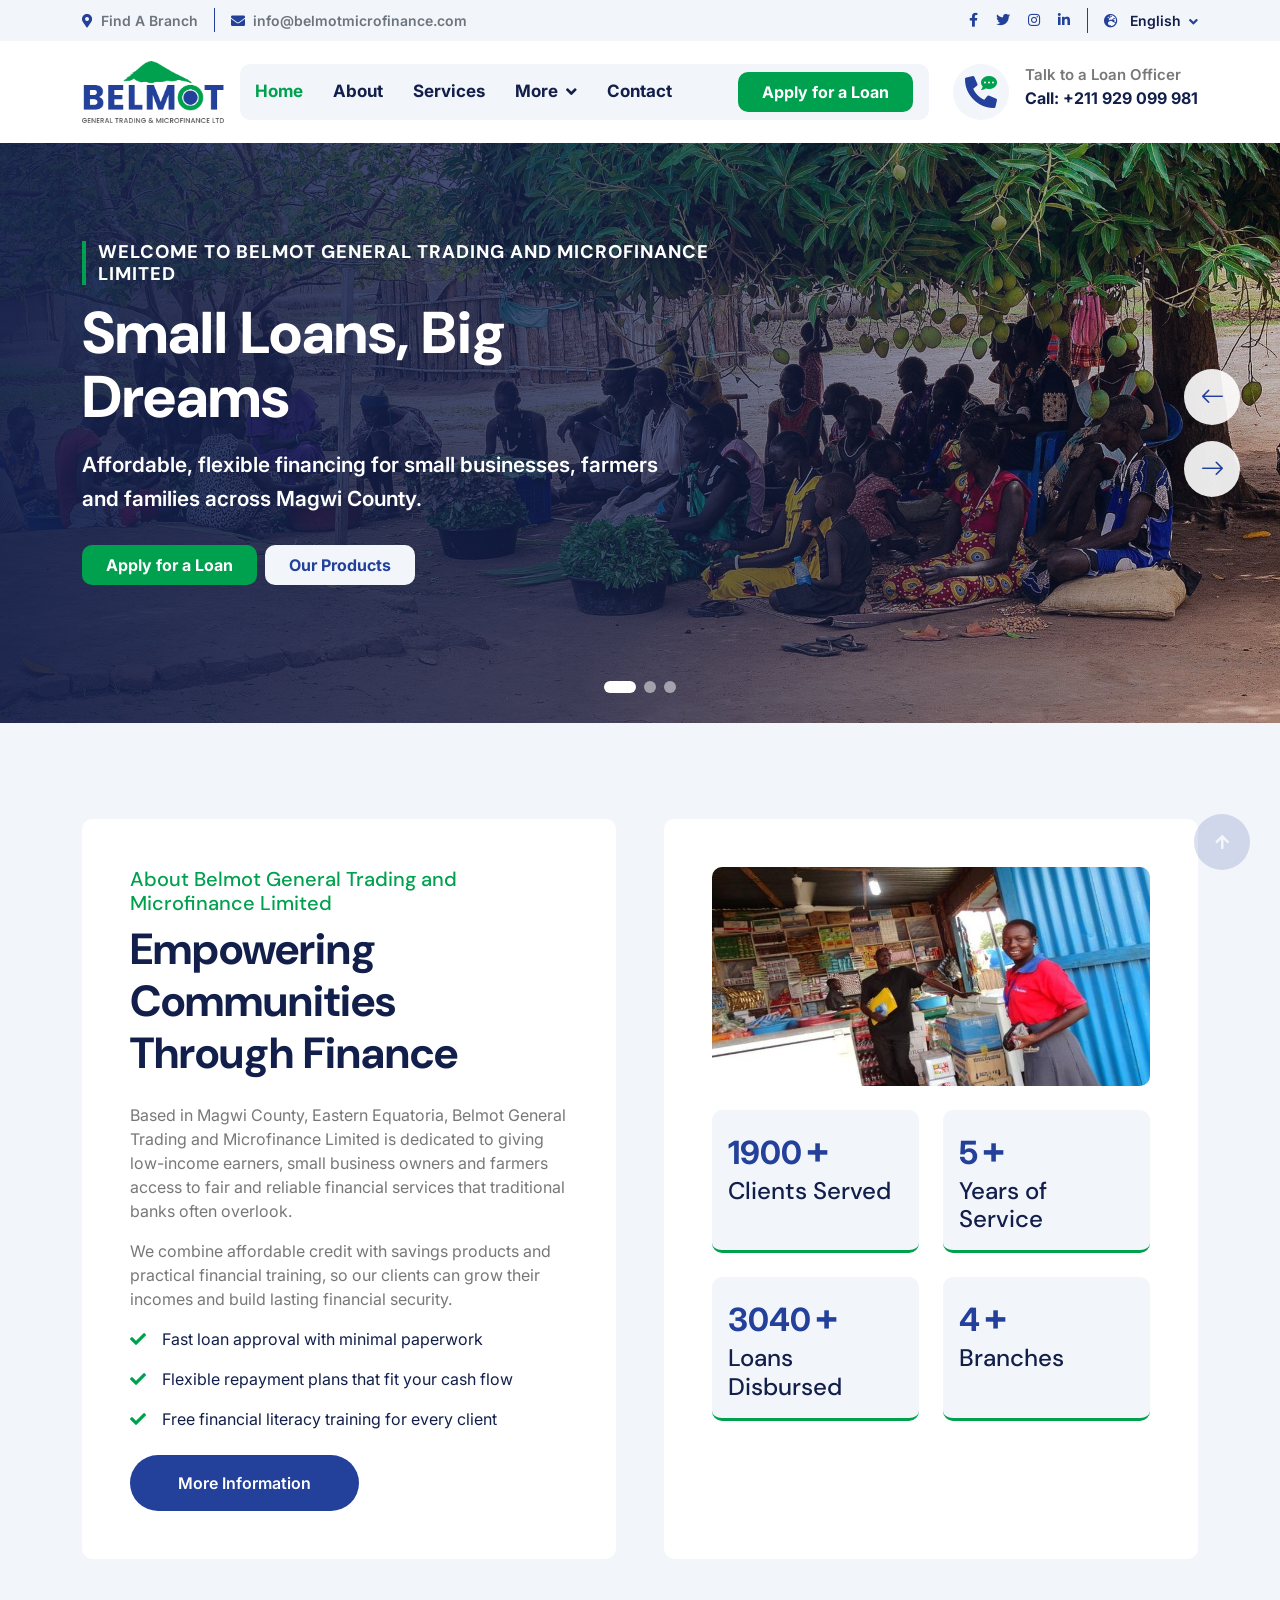
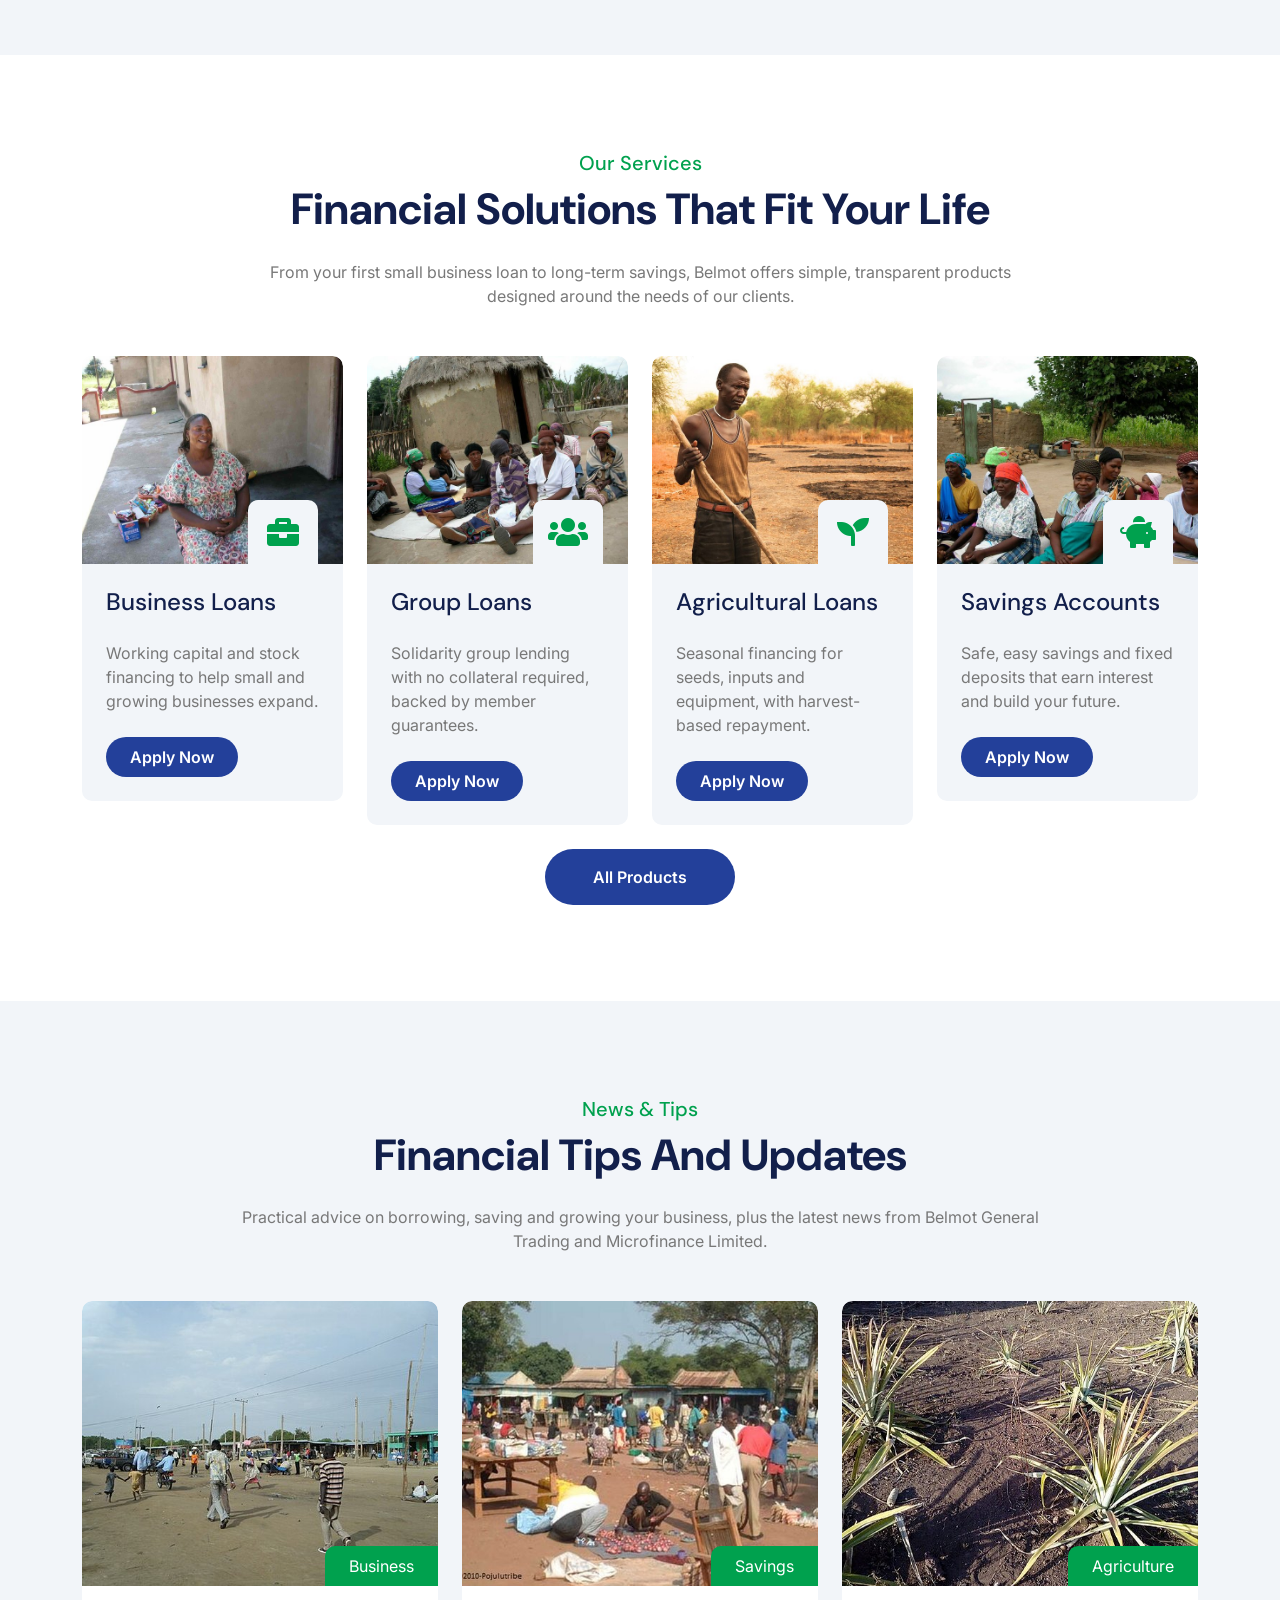
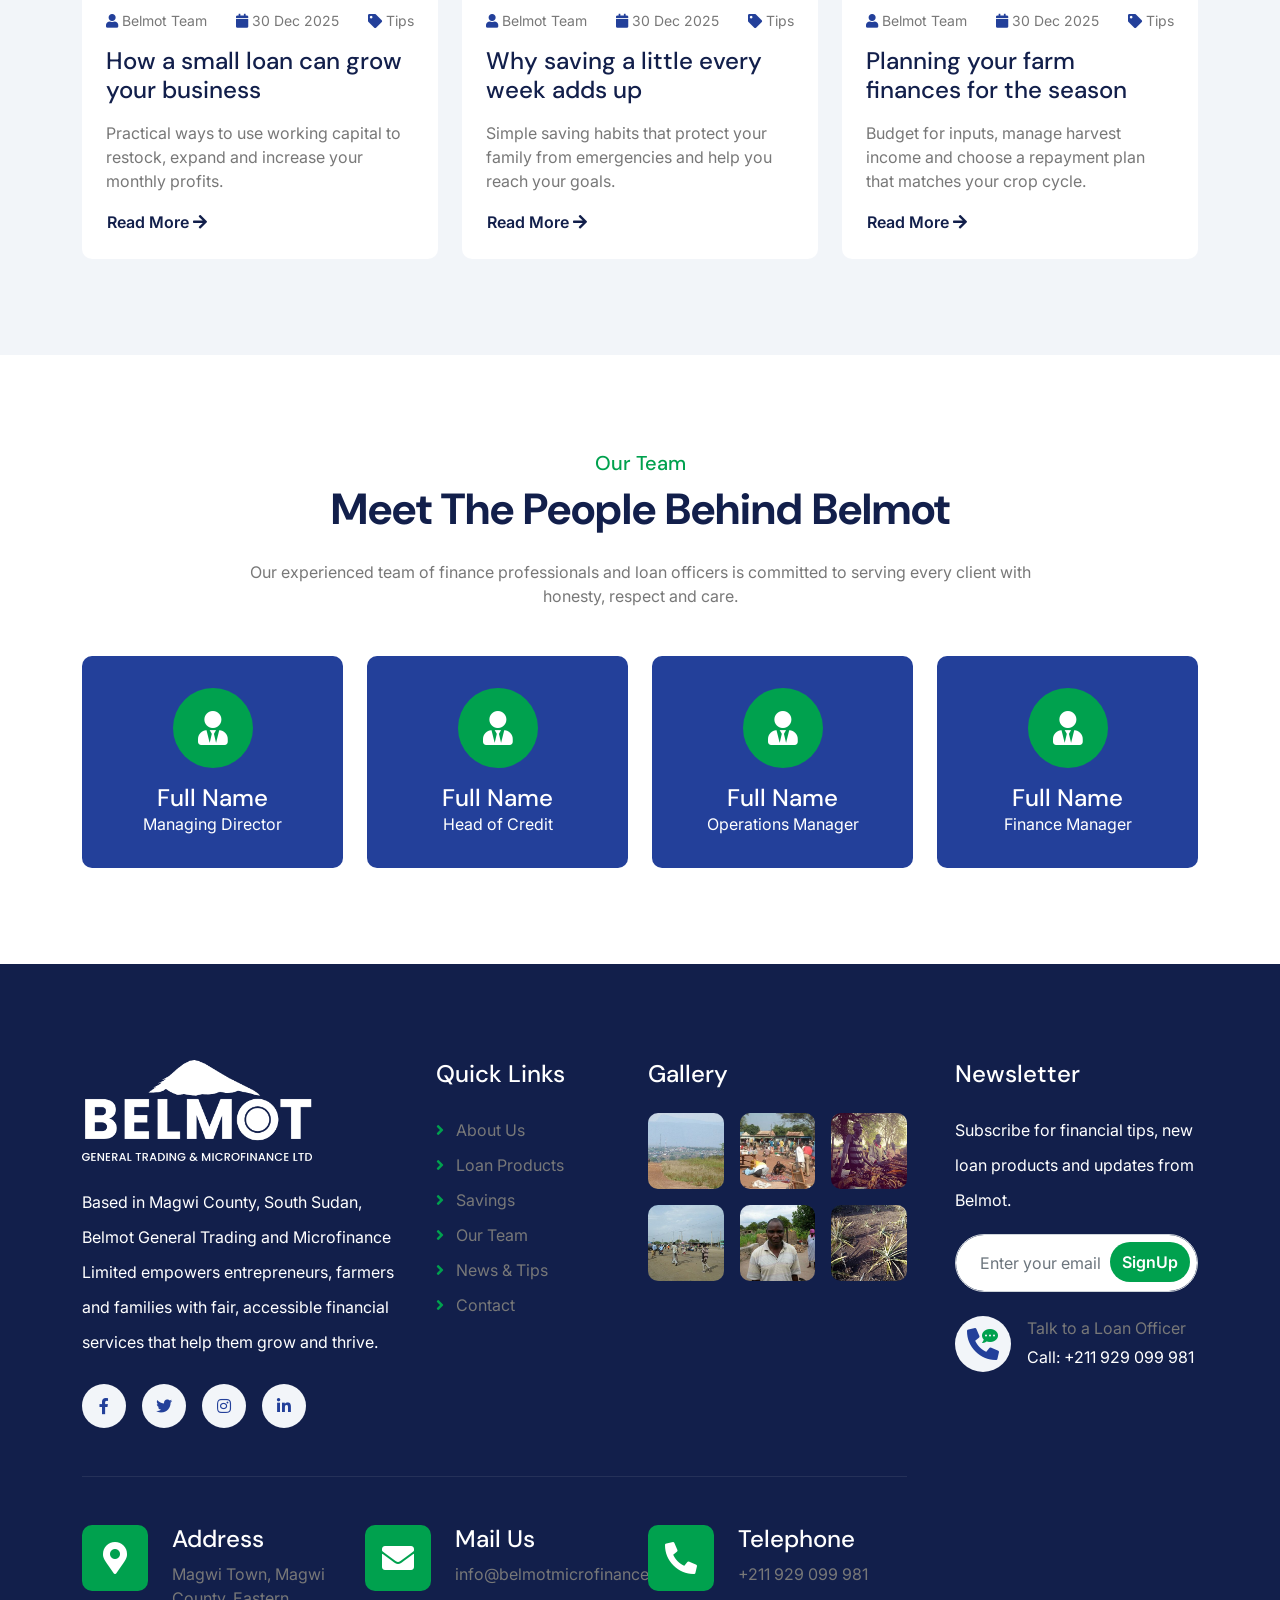
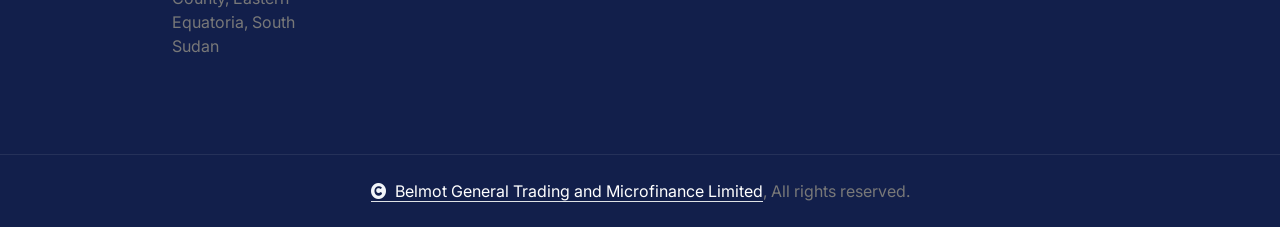
==== commit 4c28883e: "Use full company name: Belmot General Trading and Microfinance Limited Co-Authored-By: Claude Opus 5" ====
--- a/index.html
+++ b/index.html
@@ -3,12 +3,12 @@
 
     <head>
         <meta charset="utf-8">
-        <title>Belmot Microfinance Company - Home</title>
+        <title>Belmot General Trading and Microfinance Limited - Home</title>
         <meta content="width=device-width, initial-scale=1.0" name="viewport">
         <link rel="icon" type="image/png" href="img/favicon.png">
         <link rel="apple-touch-icon" href="img/apple-touch-icon.png">
         <meta content="microfinance, Magwi County, South Sudan, Eastern Equatoria, small business loans, group loans, savings, agricultural loans, Belmot" name="keywords">
-        <meta content="Belmot Microfinance Company provides affordable loans, savings and financial education to small businesses, farmers and families in Magwi County, South Sudan." name="description">
+        <meta content="Belmot General Trading and Microfinance Limited provides affordable loans, savings and financial education to small businesses, farmers and families in Magwi County, South Sudan." name="description">
 
         <!-- Google Web Fonts -->
         <link rel="preconnect" href="https://fonts.googleapis.com">
@@ -83,7 +83,7 @@
             <div class="container">
                 <nav class="navbar navbar-expand-lg navbar-light"> 
                     <a href="index.html" class="navbar-brand p-0">
-                        <img src="img/logo.png" class="site-logo" alt="Belmot General Trading &amp; Microfinance Ltd">
+                        <img src="img/logo.png" class="site-logo" alt="Belmot General Trading and Microfinance Limited">
                     </a>
                     <button class="navbar-toggler" type="button" data-bs-toggle="collapse" data-bs-target="#navbarCollapse">
                         <span class="fa fa-bars"></span>
@@ -133,7 +133,7 @@
                     <div class="container">
                         <div class="row">
                             <div class="col-lg-8 col-xl-7 text-start hero-content animated fadeInUp">
-                                <h4 class="text-white text-uppercase fw-bold hero-kicker">Welcome To Belmot Microfinance</h4>
+                                <h4 class="text-white text-uppercase fw-bold hero-kicker">Welcome To Belmot General Trading and Microfinance Limited</h4>
                                 <h1 class="text-white hero-title">Small Loans, Big Dreams</h1>
                                 <p class="text-white hero-text">Affordable, flexible financing for small businesses, farmers and families across Magwi County.</p>
                                 <div class="d-flex flex-wrap gap-2 hero-btns">
@@ -188,9 +188,9 @@
                 <div class="row g-5">
                     <div class="col-xl-6 wow fadeInLeft" data-wow-delay="0.2s">
                         <div class="about-item-content bg-white rounded p-5 h-100">
-                            <h4 class="text-secondary fs-5">About Belmot Microfinance</h4>
+                            <h4 class="text-secondary fs-5">About Belmot General Trading and Microfinance Limited</h4>
                             <h1 class="display-4 mb-4">Empowering Communities Through Finance</h1>
-                            <p>Based in Magwi County, Eastern Equatoria, Belmot Microfinance Company is dedicated to giving low-income earners, small business owners and farmers access to fair and reliable financial services that traditional banks often overlook.
+                            <p>Based in Magwi County, Eastern Equatoria, Belmot General Trading and Microfinance Limited is dedicated to giving low-income earners, small business owners and farmers access to fair and reliable financial services that traditional banks often overlook.
                             </p>
                             <p>We combine affordable credit with savings products and practical financial training, so our clients can grow their incomes and build lasting financial security.
                             </p>
@@ -344,7 +344,7 @@
                 <div class="text-center mx-auto pb-5 wow fadeInUp" data-wow-delay="0.2s" style="max-width: 800px;">
                     <h4 class="text-secondary fs-5">News &amp; Tips</h4>
                     <h1 class="display-4 mb-4">Financial Tips And Updates</h1>
-                    <p class="mb-0">Practical advice on borrowing, saving and growing your business, plus the latest news from Belmot Microfinance.
+                    <p class="mb-0">Practical advice on borrowing, saving and growing your business, plus the latest news from Belmot General Trading and Microfinance Limited.
                     </p>
                 </div>
                 <div class="row g-4 justify-content-center">
@@ -475,9 +475,9 @@
                                 <div class="col-md-6 col-lg-6 col-xl-5">
                                     <div class="footer-item">
                                         <a href="index.html" class="p-0">
-                                            <img src="img/logo-white.png" class="footer-logo mb-4" alt="Belmot General Trading &amp; Microfinance Ltd">
+                                            <img src="img/logo-white.png" class="footer-logo mb-4" alt="Belmot General Trading and Microfinance Limited">
                                         </a>
-                                        <p class="text-white mb-4">Based in Magwi County, South Sudan, Belmot Microfinance Company empowers entrepreneurs, farmers and families with fair, accessible financial services that help them grow and thrive.</p>
+                                        <p class="text-white mb-4">Based in Magwi County, South Sudan, Belmot General Trading and Microfinance Limited empowers entrepreneurs, farmers and families with fair, accessible financial services that help them grow and thrive.</p>
                                         <div class="footer-btn d-flex">
                                             <a class="btn btn-md-square rounded-circle me-3" href="#"><i class="fab fa-facebook-f"></i></a>
                                             <a class="btn btn-md-square rounded-circle me-3" href="#"><i class="fab fa-twitter"></i></a>
@@ -631,7 +631,7 @@
             <div class="container">
                 <div class="row g-4 align-items-center">
                     <div class="col-12 text-center mb-0">
-                        <span class="text-body"><a href="index.html" class="border-bottom text-white"><i class="fas fa-copyright text-light me-2"></i>Belmot General Trading &amp; Microfinance Ltd</a>, All rights reserved.</span>
+                        <span class="text-body"><a href="index.html" class="border-bottom text-white"><i class="fas fa-copyright text-light me-2"></i>Belmot General Trading and Microfinance Limited</a>, All rights reserved.</span>
                     </div>
                 </div>
             </div>
